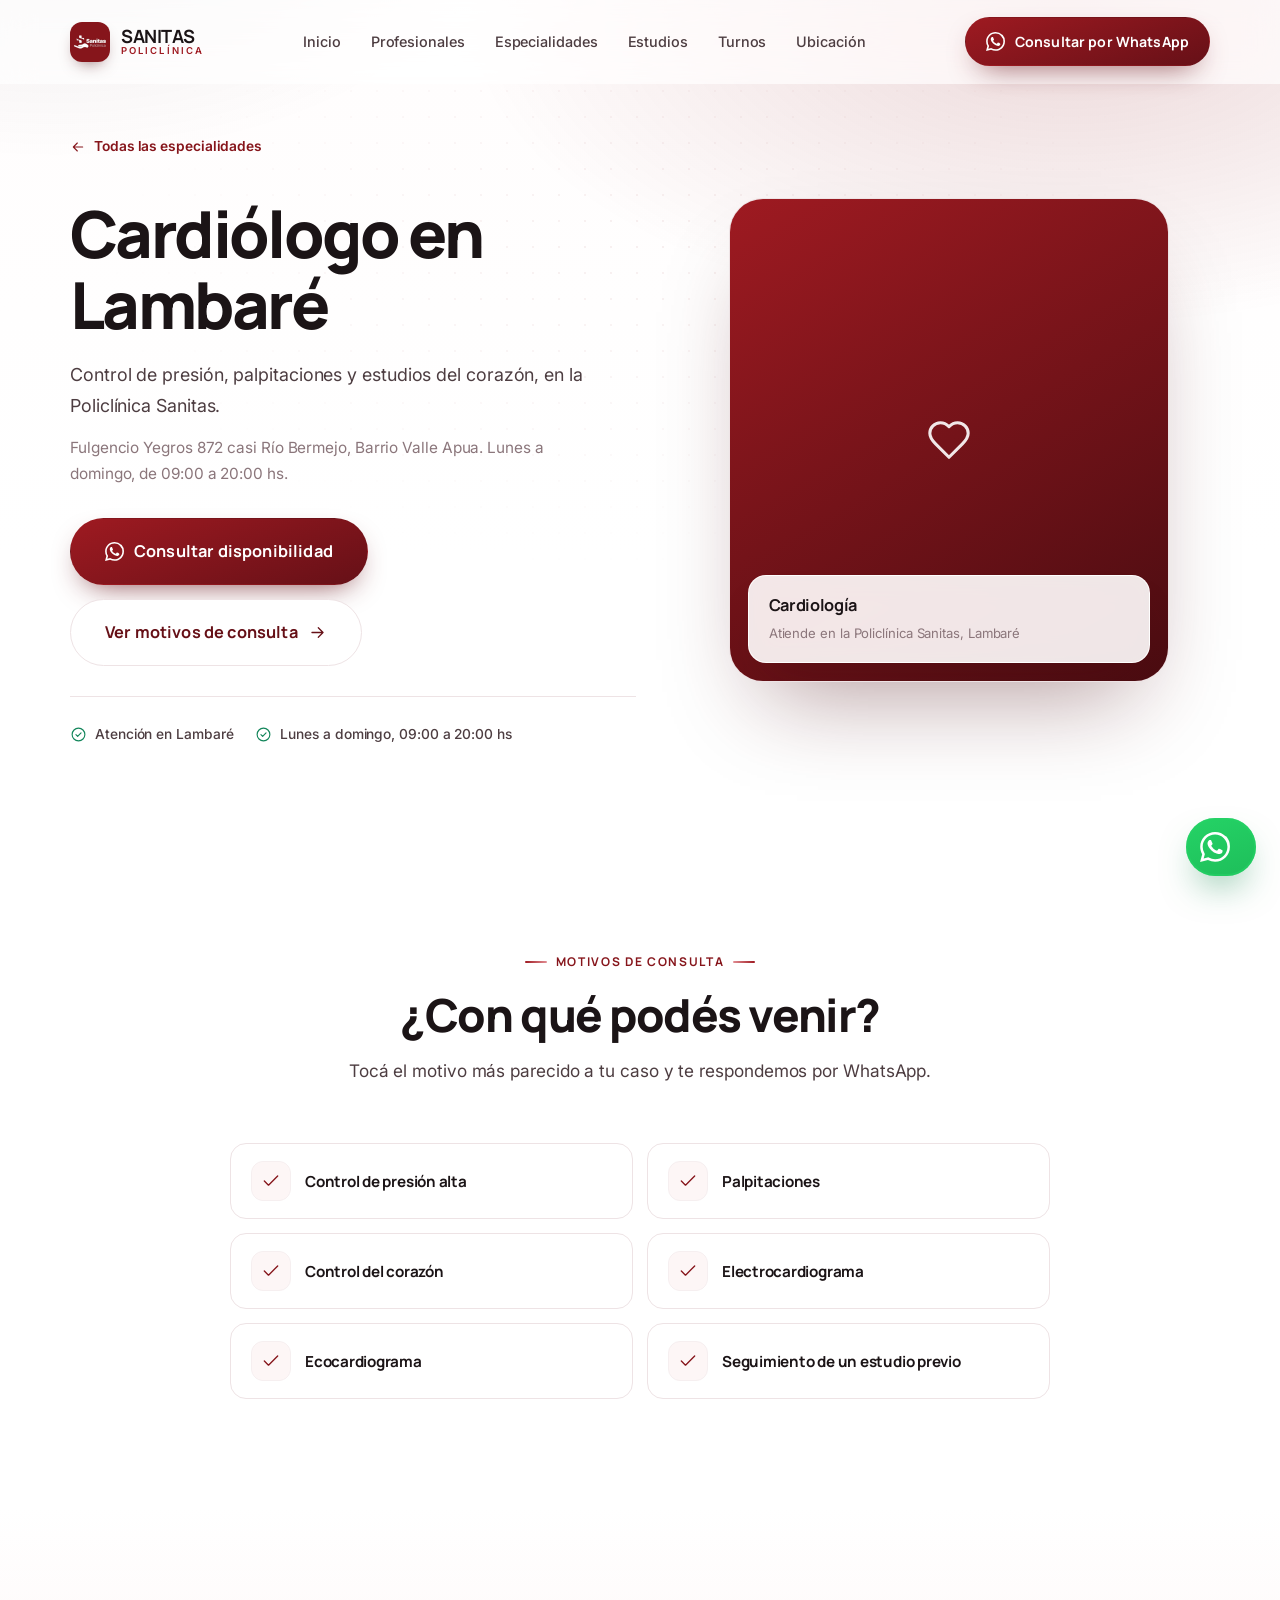
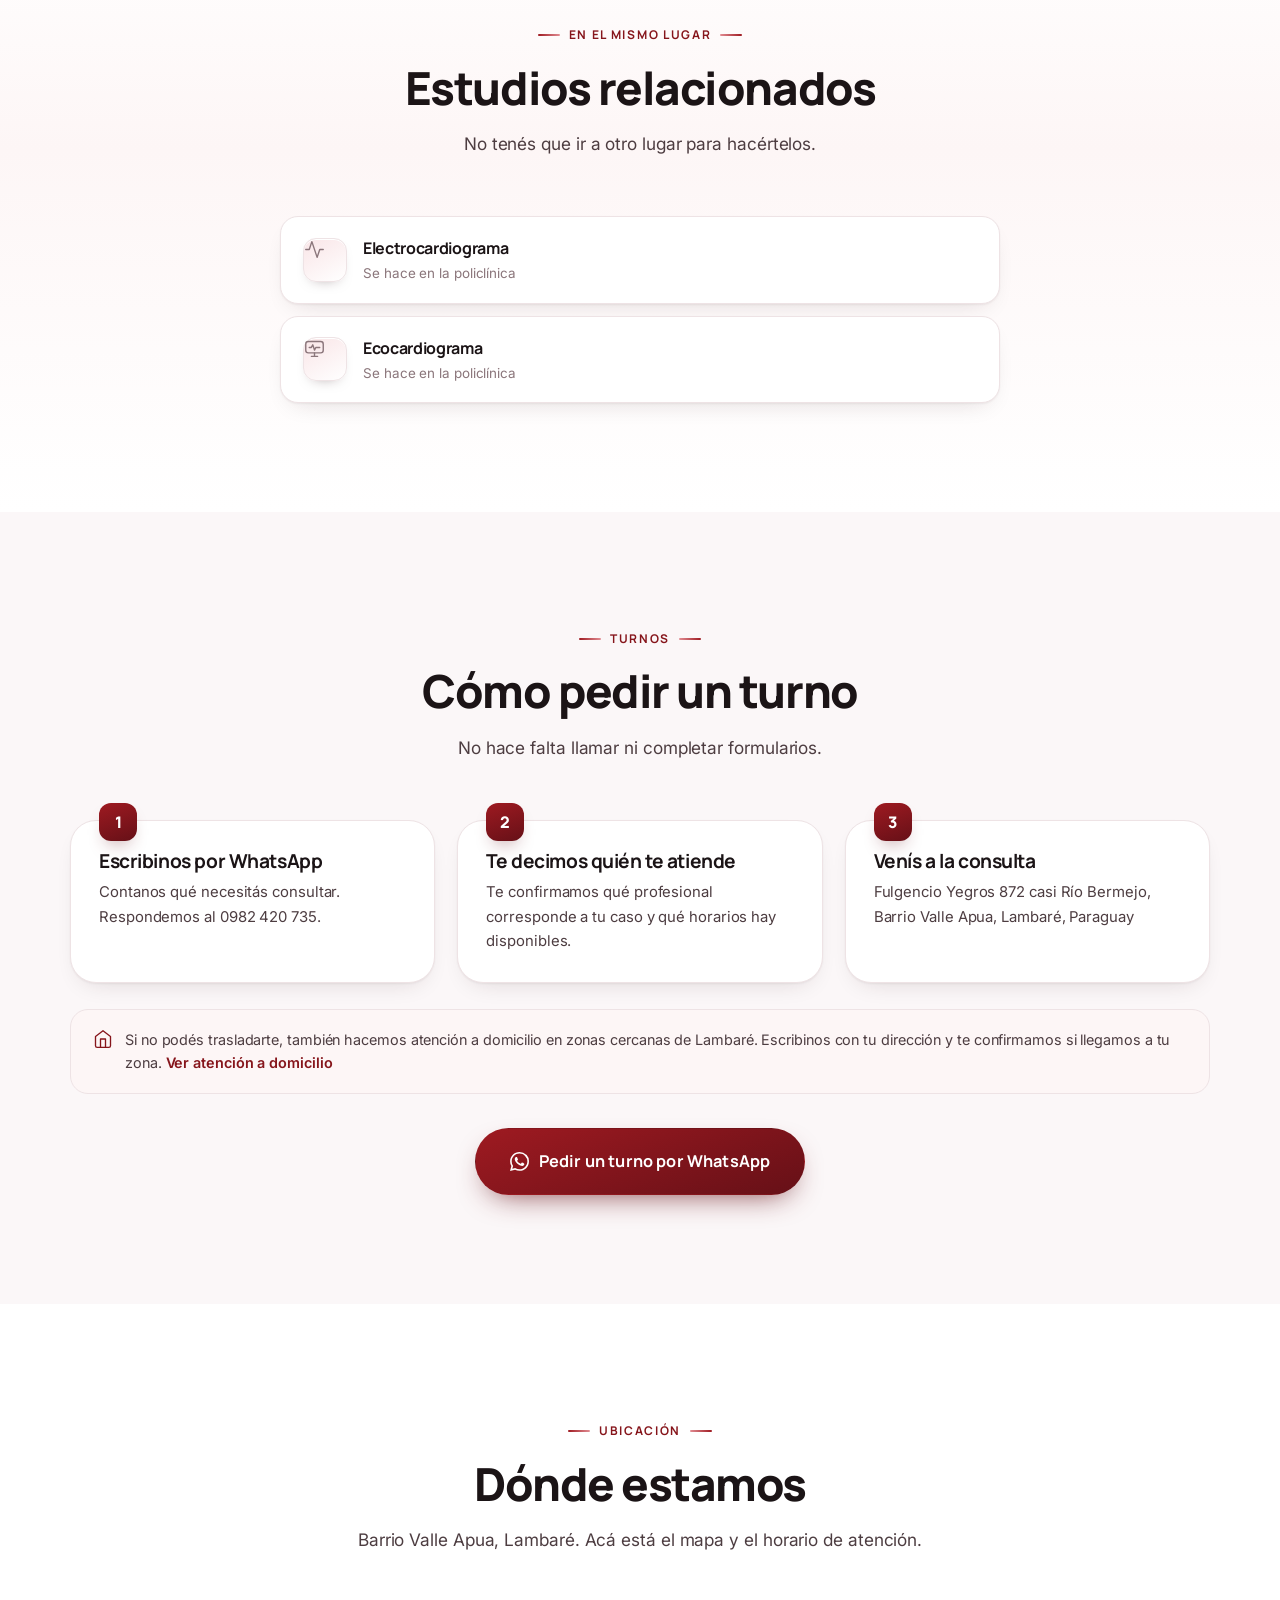
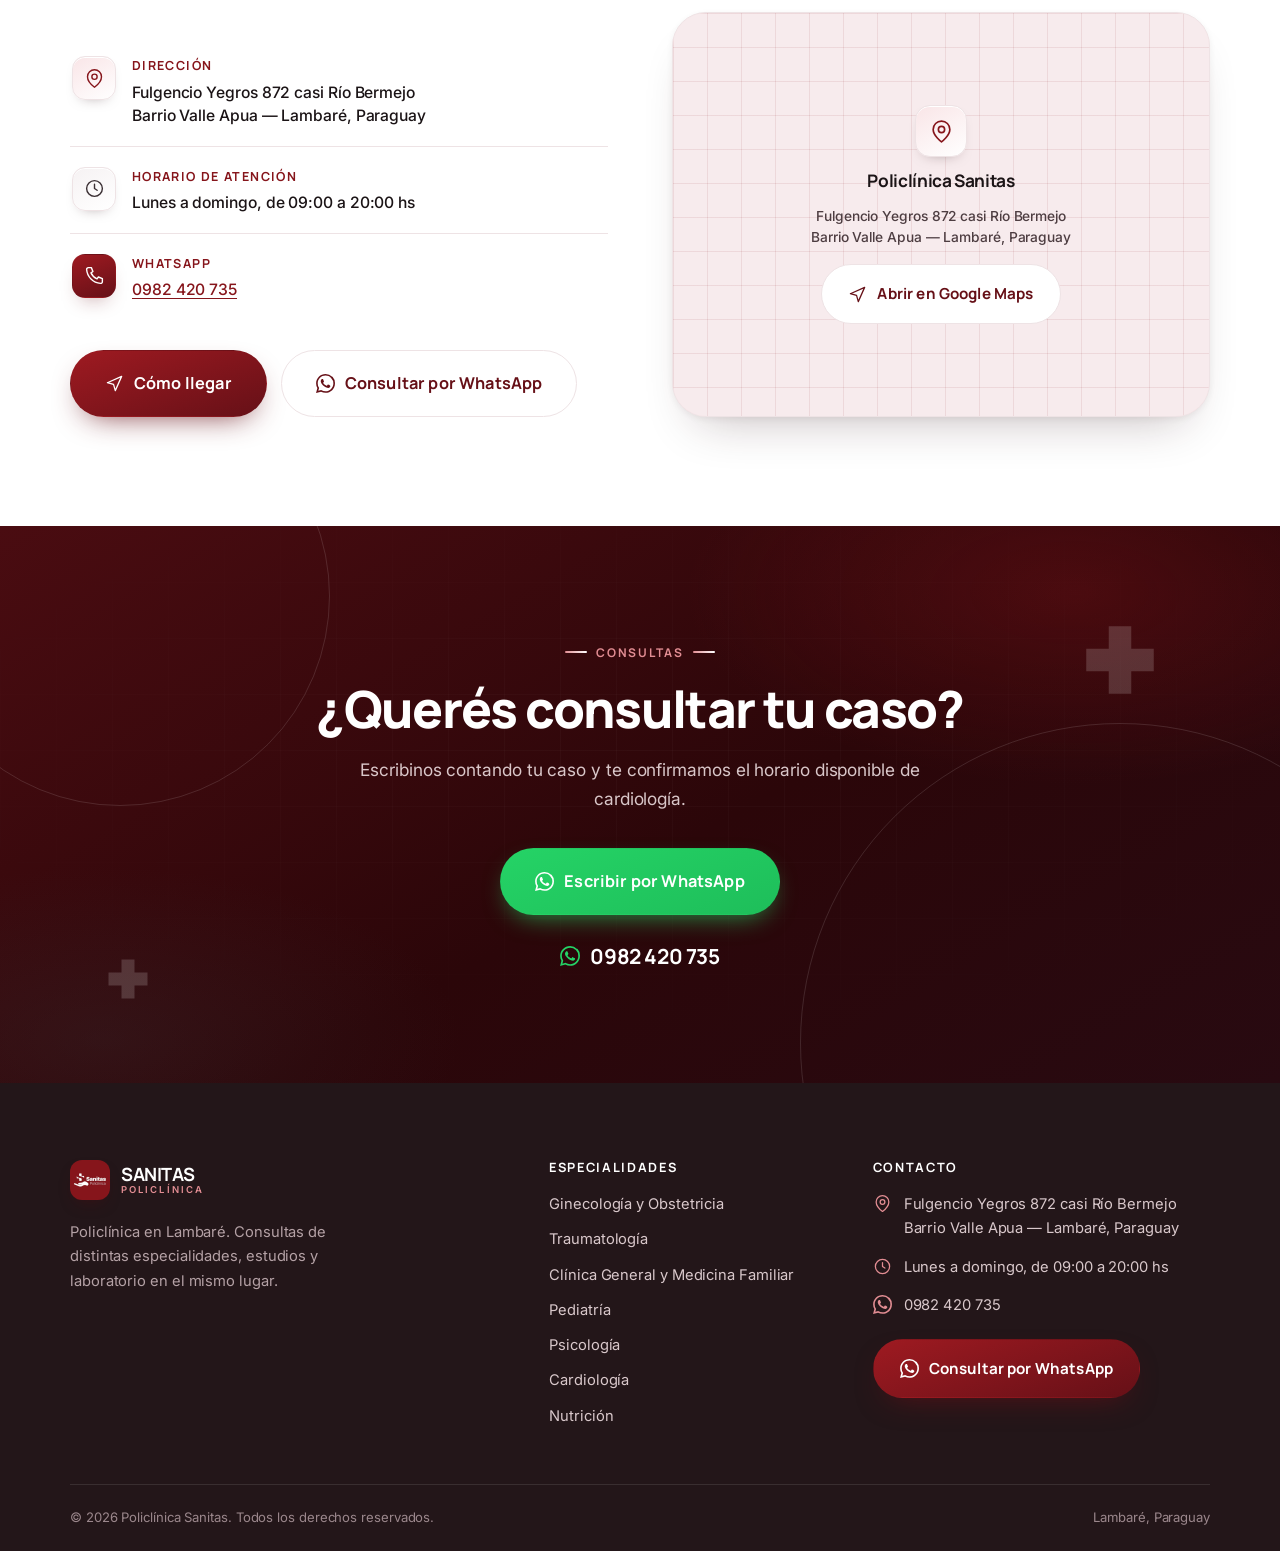
==== especialidades/cardiologia/index.html @ 35c77bb9 "Adiciona cardiologia à grade e cria a página da especialidade Cardiologia entra como o sétimo profis" ====
<!DOCTYPE html>
<html lang="es-PY">
<head>
<meta charset="UTF-8">
<meta name="viewport" content="width=device-width, initial-scale=1, viewport-fit=cover">
<title>Cardiólogo en Lambaré | Policlínica Sanitas</title>
<meta name="description" content="Control de presión, palpitaciones y estudios del corazón, en la Policlínica Sanitas. Consultá días y horarios por WhatsApp. Fulgencio Yegros 872 casi Río Bermejo, Lambaré.">
<meta name="theme-color" content="#86151B">
<meta name="robots" content="index, follow">
<link rel="canonical" href="https://policlinicasanitas.com.py/especialidades/cardiologia/">
<meta property="og:type" content="website">
<meta property="og:locale" content="es_PY">
<meta property="og:site_name" content="Policlínica Sanitas">
<meta property="og:title" content="Cardiólogo en Lambaré | Policlínica Sanitas">
<meta property="og:description" content="Control de presión, palpitaciones y estudios del corazón, en la Policlínica Sanitas. Consultá días y horarios por WhatsApp. Fulgencio Yegros 872 casi Río Bermejo, Lambaré.">
<meta name="twitter:card" content="summary_large_image">
<link rel="icon" href="../../fotos/logo.jpeg">
<link rel="preconnect" href="https://fonts.googleapis.com">
<link rel="preconnect" href="https://fonts.gstatic.com" crossorigin>
<link rel="stylesheet" href="https://fonts.googleapis.com/css2?family=Inter:wght@400;500;600&family=Manrope:wght@500;600;700;800&display=swap">
<link rel="stylesheet" href="../../assets/estilos.css">
</head>
<body>

<noscript><style>[data-reveal]{opacity:1!important;transform:none!important}</style></noscript>

<!-- ===== Sprite de íconos (inline: cero requests externos) ===== -->
<svg width="0" height="0" aria-hidden="true" focusable="false" style="position:absolute">
<defs>
  <symbol id="i-cross" viewBox="0 0 24 24"><path d="M9 3h6v6h6v6h-6v6H9v-6H3V9h6z" fill="currentColor" stroke="none"/></symbol>
  <symbol id="i-wa" viewBox="0 0 24 24"><path fill="currentColor" stroke="none" d="M17.472 14.382c-.297-.149-1.758-.867-2.03-.967-.273-.099-.471-.148-.67.15-.197.297-.767.966-.94 1.164-.173.199-.347.223-.644.075-.297-.15-1.255-.463-2.39-1.475-.883-.788-1.48-1.761-1.653-2.059-.173-.297-.018-.458.13-.606.134-.133.297-.347.446-.52.149-.174.198-.298.297-.497.099-.198.05-.371-.025-.52-.075-.149-.669-1.612-.916-2.207-.242-.579-.487-.5-.669-.51-.173-.008-.371-.01-.57-.01-.198 0-.52.074-.792.372-.272.297-1.04 1.016-1.04 2.479 0 1.462 1.065 2.875 1.213 3.074.149.198 2.096 3.2 5.077 4.487.709.306 1.262.489 1.694.625.712.227 1.36.195 1.872.118.571-.085 1.758-.719 2.006-1.413.248-.694.248-1.289.173-1.413-.074-.124-.272-.198-.57-.347m-5.421 7.403h-.004a9.87 9.87 0 0 1-5.031-1.378l-.361-.214-3.741.982.998-3.648-.235-.374a9.86 9.86 0 0 1-1.51-5.26c.001-5.45 4.436-9.884 9.888-9.884 2.64 0 5.122 1.03 6.988 2.898a9.82 9.82 0 0 1 2.893 6.994c-.003 5.45-4.437 9.884-9.885 9.884m8.413-18.297A11.81 11.81 0 0 0 12.05 0C5.495 0 .16 5.335.157 11.892c0 2.096.547 4.142 1.588 5.945L.057 24l6.305-1.654a11.88 11.88 0 0 0 5.683 1.448h.005c6.554 0 11.89-5.335 11.893-11.893A11.82 11.82 0 0 0 20.885 3.4"/></symbol>
  <symbol id="i-heart" viewBox="0 0 24 24"><path d="M19 14c1.49-1.46 3-3.21 3-5.5A5.5 5.5 0 0 0 16.5 3c-1.76 0-3 .5-4.5 2-1.5-1.5-2.74-2-4.5-2A5.5 5.5 0 0 0 2 8.5c0 2.3 1.5 4.05 3 5.5l7 7Z"/></symbol>
  <symbol id="i-pulse" viewBox="0 0 24 24"><path d="M22 12h-4l-3 9L9 3l-3 9H2"/></symbol>
  <symbol id="i-stetho" viewBox="0 0 24 24"><path d="M4.8 2.3A.3.3 0 1 0 5 2H4a2 2 0 0 0-2 2v5a6 6 0 0 0 12 0V4a2 2 0 0 0-2-2h-1a.2.2 0 1 0 .3.3"/><path d="M8 15v1a6 6 0 0 0 12 0v-4"/><circle cx="20" cy="10" r="2"/></symbol>
  <symbol id="i-users" viewBox="0 0 24 24"><path d="M16 21v-2a4 4 0 0 0-4-4H6a4 4 0 0 0-4 4v2"/><circle cx="9" cy="7" r="4"/><path d="M22 21v-2a4 4 0 0 0-3-3.87"/><path d="M16 3.13a4 4 0 0 1 0 7.75"/></symbol>
  <symbol id="i-user" viewBox="0 0 24 24"><circle cx="12" cy="8" r="4"/><path d="M5 21a7 7 0 0 1 14 0"/></symbol>
  <symbol id="i-pin" viewBox="0 0 24 24"><path d="M20 10c0 6-8 12-8 12s-8-6-8-12a8 8 0 0 1 16 0Z"/><circle cx="12" cy="10" r="3"/></symbol>
  <symbol id="i-home" viewBox="0 0 24 24"><path d="m3 9 9-7 9 7v11a2 2 0 0 1-2 2H5a2 2 0 0 1-2-2z"/><path d="M9 22V12h6v10"/></symbol>
  <symbol id="i-clock" viewBox="0 0 24 24"><circle cx="12" cy="12" r="9"/><path d="M12 7v5l3 2"/></symbol>
  <symbol id="i-check" viewBox="0 0 24 24"><path d="m20 6-11 11-5-5"/></symbol>
  <symbol id="i-check-c" viewBox="0 0 24 24"><circle cx="12" cy="12" r="9"/><path d="m8.4 12.2 2.4 2.4 4.8-5"/></symbol>
  <symbol id="i-arrow" viewBox="0 0 24 24"><path d="M5 12h14m-6-6 6 6-6 6"/></symbol>
  <symbol id="i-menu" viewBox="0 0 24 24"><path d="M4 7h16M4 12h16M4 17h16"/></symbol>
  <symbol id="i-close" viewBox="0 0 24 24"><path d="m6 6 12 12M18 6 6 18"/></symbol>
  <symbol id="i-calendar" viewBox="0 0 24 24"><rect x="3" y="5" width="18" height="16" rx="3"/><path d="M8 3v4M16 3v4M3 10h18"/></symbol>
  <symbol id="i-flask" viewBox="0 0 24 24"><path d="M10 2v7.3M14 9.3V2M8.5 2h7"/><path d="M14 9.3a6.5 6.5 0 1 1-4 0"/><path d="M5.6 16.5h12.8"/></symbol>
  <symbol id="i-micro" viewBox="0 0 24 24"><path d="M6 18h8M3 22h18"/><path d="M14 22a7 7 0 0 0 0-14h-1"/><path d="M9 14h2"/><path d="M9 12a2 2 0 0 1-2-2V6h6v4a2 2 0 0 1-2 2Z"/><path d="M12 6V3a1 1 0 0 0-1-1H9a1 1 0 0 0-1 1v3"/></symbol>
  <symbol id="i-smile" viewBox="0 0 24 24"><circle cx="12" cy="12" r="9"/><path d="M9 10h.01M15 10h.01"/><path d="M8.6 14.3a4.6 4.6 0 0 0 6.8 0"/></symbol>
  <symbol id="i-venus" viewBox="0 0 24 24"><circle cx="12" cy="9" r="5.2"/><path d="M12 14.2V21M9 18h6"/></symbol>
  <symbol id="i-apple" viewBox="0 0 24 24"><path d="M12 7.4c-1.5-2-4-2.6-5.6-1.2C4.4 7.6 4.6 11.2 6 14.2c1 2.2 2.6 4 4 4 .9 0 1.3-.4 2-.4s1.1.4 2 .4c1.4 0 3-1.8 4-4 1.4-3 1.6-6.6-.4-8.2-1.6-1.4-4.1-.8-5.6 1.4Z"/><path d="M12 7.4c0-1.8.7-3.1 2.6-3.9"/></symbol>
  <symbol id="i-bone" viewBox="0 0 24 24"><path d="M8.6 15.4 15.4 8.6"/><circle cx="6.4" cy="15.6" r="2.5"/><circle cx="8.4" cy="17.6" r="2.5"/><circle cx="15.6" cy="6.4" r="2.5"/><circle cx="17.6" cy="8.4" r="2.5"/></symbol>
  <symbol id="i-mind" viewBox="0 0 24 24"><circle cx="12" cy="12" r="9"/><path d="M12 16.8s-3.4-2.1-3.4-4.3a1.9 1.9 0 0 1 3.4-1.2 1.9 1.9 0 0 1 3.4 1.2c0 2.2-3.4 4.3-3.4 4.3Z"/></symbol>
  <symbol id="i-cloud" viewBox="0 0 24 24"><path d="M7 18.5a4.2 4.2 0 0 1-.6-8.36 5.6 5.6 0 0 1 10.8-1.1A4.2 4.2 0 0 1 17 18.5Z"/></symbol>
  <symbol id="i-wind" viewBox="0 0 24 24"><path d="M4 8h9.5a2.8 2.8 0 1 0-2.8-2.8"/><path d="M4 12h13a2.8 2.8 0 1 1-2.8 2.8"/><path d="M4 16h6.5"/></symbol>
  <symbol id="i-cap" viewBox="0 0 24 24"><path d="m2.5 9 9.5-4.6L21.5 9 12 13.6z"/><path d="M6.5 11.2V16c0 1.6 2.5 2.8 5.5 2.8s5.5-1.2 5.5-2.8v-4.8"/></symbol>
  <symbol id="i-bulb" viewBox="0 0 24 24"><path d="M9.5 18.5h5M10.5 21.5h3"/><path d="M12 2.5a6.3 6.3 0 0 0-3.7 11.4c.5.4.8 1 .9 1.6h5.6c.1-.6.4-1.2.9-1.6A6.3 6.3 0 0 0 12 2.5Z"/></symbol>
  <symbol id="i-clip" viewBox="0 0 24 24"><path d="M9 4H7a2 2 0 0 0-2 2v13a2 2 0 0 0 2 2h10a2 2 0 0 0 2-2V6a2 2 0 0 0-2-2h-2"/><rect x="9" y="2.5" width="6" height="4" rx="1.4"/><path d="M9 12h6M9 16h4"/></symbol>
  <symbol id="i-syringe" viewBox="0 0 24 24"><path d="m17 3 4 4"/><path d="m19.5 5.5-9 9"/><path d="m14 6 4 4"/><path d="M12.5 7.5 6 14a2 2 0 0 0 0 2.8l1.2 1.2a2 2 0 0 0 2.8 0l6.5-6.5"/><path d="m7 17-4 4"/></symbol>
  <symbol id="i-cast" viewBox="0 0 24 24"><rect x="1.6" y="8" width="20.8" height="8" rx="4" transform="rotate(-45 12 12)"/><path d="M10.8 10.8h.01M13.2 13.2h.01M13.2 10.8h.01M10.8 13.2h.01"/></symbol>
  <symbol id="i-monitor" viewBox="0 0 24 24"><rect x="2" y="4" width="20" height="13" rx="3"/><path d="M8.5 21h7M12 17v4"/><path d="M6 10.8h2.4L10 7.8l2 6 1.5-3H18"/></symbol>
  <symbol id="i-drop" viewBox="0 0 24 24"><path d="M12 2.8s6.2 6.6 6.2 10.4a6.2 6.2 0 0 1-12.4 0C5.8 9.4 12 2.8 12 2.8Z"/></symbol>
  <symbol id="i-shield" viewBox="0 0 24 24"><path d="M12 2.8 4.5 5.8v5.7c0 4.5 3.2 8.5 7.5 9.7 4.3-1.2 7.5-5.2 7.5-9.7V5.8z"/><path d="m8.9 11.8 2.3 2.3 4-4.3"/></symbol>
  <symbol id="i-phone" viewBox="0 0 24 24"><path d="M5 3h3.4l1.8 4.4-2.2 1.6a13 13 0 0 0 6.9 6.9l1.6-2.2L21 15.5V19a2 2 0 0 1-2.2 2A17.2 17.2 0 0 1 3 5.2 2 2 0 0 1 5 3Z"/></symbol>
  <symbol id="i-nav" viewBox="0 0 24 24"><path d="m3 11 18-8-8 18-2.2-7.8z"/></symbol>
  <symbol id="i-building" viewBox="0 0 24 24"><path d="M4 21V6a2 2 0 0 1 2-2h7a2 2 0 0 1 2 2v15"/><path d="M15 9h3a2 2 0 0 1 2 2v10"/><path d="M2 21h20M8 8h3M8 12h3M8 16h3"/></symbol>
  <symbol id="i-leaf" viewBox="0 0 24 24"><path d="M4.5 19.5C4.5 11.5 9.8 5.4 20 4.5c0 10.8-5.9 15.9-13 15.9H4.5Z"/><path d="M5.5 18.5c3-5 6.2-7.2 10.5-8.5"/></symbol>
  <symbol id="i-sparkle" viewBox="0 0 24 24"><path d="m11 3 1.9 5.1L18 10l-5.1 1.9L11 17l-1.9-5.1L4 10l5.1-1.9z"/><path d="m18 15.5.8 2.2 2.2.8-2.2.8-.8 2.2-.8-2.2-2.2-.8 2.2-.8z"/></symbol>
  <symbol id="i-hand" viewBox="0 0 24 24"><path d="M11 17H8.6a3 3 0 0 1-2.1-.9L3 12.6l1.2-1.2a2 2 0 0 1 2.6-.2L8.5 12.5V5.8a1.7 1.7 0 0 1 3.4 0V11"/><path d="M18.5 6.6a2.3 2.3 0 0 0-3.3 0L14 7.8l-1.2-1.2a2.3 2.3 0 1 0-3.3 3.3L14 14.4l4.5-4.5a2.3 2.3 0 0 0 0-3.3Z"/></symbol>
</defs>
</svg>

<header class="hdr" id="hdr">
  <div class="wrap">
    <a href="../../index.html" class="logo" aria-label="Policlínica Sanitas — inicio">
      <img class="logo-mark" src="../../fotos/logo.jpeg" alt="" width="40" height="40" decoding="async">
      <span class="logo-txt"><b>SANITAS</b><span>Policlínica</span></span>
    </a>
    <nav class="nav" id="nav" aria-label="Navegación principal">
      <a href="../../index.html#inicio">Inicio</a>
      <a href="../../index.html#profesionales">Profesionales</a>
      <a href="../../index.html#especialidades">Especialidades</a>
      <a href="../../index.html#estudios">Estudios</a>
      <a href="../../index.html#turnos">Turnos</a>
      <a href="../../index.html#ubicacion">Ubicación</a>
    </nav>
    <div class="hdr-cta">
      <a class="btn btn--brand" href="https://wa.me/595982420735?text=Hola%2C%20quiero%20consultar%20disponibilidad%20en%20la%20Policl%C3%ADnica%20Sanitas." target="_blank" rel="noopener">
        <svg class="ico" aria-hidden="true"><use href="#i-wa"/></svg> Consultar por WhatsApp
      </a>
      <button class="burger" id="burger" aria-label="Abrir menú" aria-expanded="false" aria-controls="mnav">
        <svg class="ico" id="burger-i" aria-hidden="true"><use href="#i-menu"/></svg>
      </button>
    </div>
  </div>
</header>

<div class="mnav" id="mnav">
  <a href="../../index.html#inicio">Inicio</a>
  <a href="../../index.html#profesionales">Profesionales</a>
  <a href="../../index.html#especialidades">Especialidades</a>
  <a href="../../index.html#estudios">Estudios</a>
  <a href="../../index.html#turnos">Turnos</a>
  <a href="../../index.html#ubicacion">Ubicación</a>
  <a class="btn btn--brand btn--block" href="https://wa.me/595982420735?text=Hola%2C%20quiero%20consultar%20disponibilidad%20en%20la%20Policl%C3%ADnica%20Sanitas." target="_blank" rel="noopener">
    <svg class="ico" aria-hidden="true"><use href="#i-wa"/></svg> Consultar por WhatsApp
  </a>
</div>

<main id="inicio">

<section class="hero">
  <div class="wrap hero-grid">
    <div class="hero-copy">
      <a class="volver" href="../../index.html"><svg aria-hidden="true"><use href="#i-arrow"/></svg> Todas las especialidades</a>
      <h1 data-reveal>Cardiólogo en Lambaré</h1>
      <p class="hero-sub" data-reveal style="--d:120ms">Control de presión, palpitaciones y estudios del corazón, en la Policlínica Sanitas.</p>
      <p class="hero-note" data-reveal style="--d:180ms">Fulgencio Yegros 872 casi Río Bermejo, Barrio Valle Apua. Lunes a domingo, de 09:00 a 20:00 hs.</p>
      <div class="btn-row" data-reveal style="--d:240ms">
        <a class="btn btn--brand btn--lg" href="https://wa.me/595982420735?text=Hola%2C%20quiero%20consultar%20disponibilidad%20de%20Cardiolog%C3%ADa%20en%20la%20Policl%C3%ADnica%20Sanitas." target="_blank" rel="noopener">
          <svg class="ico" aria-hidden="true"><use href="#i-wa"/></svg> Consultar disponibilidad
        </a>
        <a class="btn btn--ghost btn--lg" href="#motivos">Ver motivos de consulta <svg class="ico" aria-hidden="true"><use href="#i-arrow"/></svg></a>
      </div>
      <div class="hero-mini" data-reveal style="--d:300ms">
        <span><svg aria-hidden="true"><use href="#i-check-c"/></svg> Atención en Lambaré</span>
        <span><svg aria-hidden="true"><use href="#i-check-c"/></svg> Lunes a domingo, 09:00 a 20:00 hs</span>
      </div>
    </div>
    <div data-reveal style="--d:140ms">
      <div class="pro-hero">
        <span class="pro-ph"><svg aria-hidden="true"><use href="#i-heart"/></svg></span>

        <div class="tag-esp">
          <b>Cardiología</b>
          <span>Atiende en la Policlínica Sanitas, Lambaré</span>
        </div>
      </div>
    </div>
  </div>
</section>

<section class="sec" id="motivos">
  <div class="wrap" style="max-width:860px">
    <div class="sec-head center" data-reveal>
      <span class="eyebrow">Motivos de consulta</span>
      <h2>¿Con qué podés venir?</h2>
      <p class="lead" style="margin-top:16px">Tocá el motivo más parecido a tu caso y te respondemos por WhatsApp.</p>
    </div>
    <div class="motivos" style="grid-template-columns:repeat(2,1fr)">
      <a class="motivo" data-reveal style="--d:0ms" href="https://wa.me/595982420735?text=Hola%2C%20quiero%20consultar%20por%20Cardiolog%C3%ADa.%20Mi%20caso%20es%3A%20control%20de%20presi%C3%B3n%20alta." target="_blank" rel="noopener">
        <span class="b"><svg class="ico" aria-hidden="true"><use href="#i-check"/></svg></span> Control de presión alta
        <svg class="arw" aria-hidden="true"><use href="#i-arrow"/></svg></a>
      <a class="motivo" data-reveal style="--d:50ms" href="https://wa.me/595982420735?text=Hola%2C%20quiero%20consultar%20por%20Cardiolog%C3%ADa.%20Mi%20caso%20es%3A%20palpitaciones." target="_blank" rel="noopener">
        <span class="b"><svg class="ico" aria-hidden="true"><use href="#i-check"/></svg></span> Palpitaciones
        <svg class="arw" aria-hidden="true"><use href="#i-arrow"/></svg></a>
      <a class="motivo" data-reveal style="--d:100ms" href="https://wa.me/595982420735?text=Hola%2C%20quiero%20consultar%20por%20Cardiolog%C3%ADa.%20Mi%20caso%20es%3A%20control%20del%20coraz%C3%B3n." target="_blank" rel="noopener">
        <span class="b"><svg class="ico" aria-hidden="true"><use href="#i-check"/></svg></span> Control del corazón
        <svg class="arw" aria-hidden="true"><use href="#i-arrow"/></svg></a>
      <a class="motivo" data-reveal style="--d:150ms" href="https://wa.me/595982420735?text=Hola%2C%20quiero%20consultar%20por%20Cardiolog%C3%ADa.%20Mi%20caso%20es%3A%20electrocardiograma." target="_blank" rel="noopener">
        <span class="b"><svg class="ico" aria-hidden="true"><use href="#i-check"/></svg></span> Electrocardiograma
        <svg class="arw" aria-hidden="true"><use href="#i-arrow"/></svg></a>
      <a class="motivo" data-reveal style="--d:200ms" href="https://wa.me/595982420735?text=Hola%2C%20quiero%20consultar%20por%20Cardiolog%C3%ADa.%20Mi%20caso%20es%3A%20ecocardiograma." target="_blank" rel="noopener">
        <span class="b"><svg class="ico" aria-hidden="true"><use href="#i-check"/></svg></span> Ecocardiograma
        <svg class="arw" aria-hidden="true"><use href="#i-arrow"/></svg></a>
      <a class="motivo" data-reveal style="--d:250ms" href="https://wa.me/595982420735?text=Hola%2C%20quiero%20consultar%20por%20Cardiolog%C3%ADa.%20Mi%20caso%20es%3A%20seguimiento%20de%20un%20estudio%20previo." target="_blank" rel="noopener">
        <span class="b"><svg class="ico" aria-hidden="true"><use href="#i-check"/></svg></span> Seguimiento de un estudio previo
        <svg class="arw" aria-hidden="true"><use href="#i-arrow"/></svg></a>
    </div>
  </div>
</section>

<section class="sec sec--sky">
  <div class="wrap" style="max-width:760px">
    <div class="sec-head center" data-reveal>
      <span class="eyebrow">En el mismo lugar</span>
      <h2>Estudios relacionados</h2>
      <p class="lead" style="margin-top:16px">No tenés que ir a otro lugar para hacértelos.</p>
    </div>
    <div class="proc-list">
        <div class="proc"><span class="itile"><svg class="ico" aria-hidden="true"><use href="#i-pulse"/></svg></span><div><b>Electrocardiograma</b><span>Se hace en la policlínica</span></div></div>
        <div class="proc"><span class="itile"><svg class="ico" aria-hidden="true"><use href="#i-monitor"/></svg></span><div><b>Ecocardiograma</b><span>Se hace en la policlínica</span></div></div>
    </div>
  </div>
</section>

<section class="sec sec--alt" id="turnos">
  <div class="wrap">
    <div class="sec-head center" data-reveal>
      <span class="eyebrow">Turnos</span>
      <h2>Cómo pedir un turno</h2>
      <p class="lead" style="margin-top:16px">No hace falta llamar ni completar formularios.</p>
    </div>
    <div class="pasos">
      <article class="paso" data-reveal>
        <h3>Escribinos por WhatsApp</h3>
        <p>Contanos qué necesitás consultar. Respondemos al 0982 420 735.</p>
      </article>
      <article class="paso" data-reveal style="--d:90ms">
        <h3>Te decimos quién te atiende</h3>
        <p>Te confirmamos qué profesional corresponde a tu caso y qué horarios hay disponibles.</p>
      </article>
      <article class="paso" data-reveal style="--d:180ms">
        <h3>Venís a la consulta</h3>
        <p>Fulgencio Yegros 872 casi Río Bermejo, Barrio Valle Apua, Lambaré, Paraguay</p>
      </article>
    </div>
    <div class="paso-nota" data-reveal>
      <svg aria-hidden="true"><use href="#i-home"/></svg>
      <span>Si no podés trasladarte, también hacemos atención a domicilio en zonas cercanas de Lambaré.
      Escribinos con tu dirección y te confirmamos si llegamos a tu zona.
      <a href="../../index.html#domicilio" style="color:var(--red-700);font-weight:600">Ver atención a domicilio</a></span>
    </div>
    <div class="center" style="margin-top:34px" data-reveal>
      <a class="btn btn--brand btn--lg" href="https://wa.me/595982420735?text=Hola%2C%20quiero%20pedir%20un%20turno%20en%20la%20Policl%C3%ADnica%20Sanitas." target="_blank" rel="noopener">
        <svg class="ico" aria-hidden="true"><use href="#i-wa"/></svg> Pedir un turno por WhatsApp
      </a>
    </div>
  </div>
</section>

<section class="sec" id="ubicacion">
  <div class="wrap">
    <div class="sec-head center" data-reveal>
      <span class="eyebrow">Ubicación</span>
      <h2>Dónde estamos</h2>
      <p class="lead" style="margin-top:16px">Barrio Valle Apua, Lambaré. Acá está el mapa y el horario de atención.</p>
    </div>
    <div class="split" style="align-items:stretch">
      <div data-reveal>
        <div class="info-rows">
          <div class="info-row">
            <span class="itile"><svg class="ico" aria-hidden="true"><use href="#i-pin"/></svg></span>
            <div><b>Dirección</b><p>Fulgencio Yegros 872 casi Río Bermejo<br>Barrio Valle Apua — Lambaré, Paraguay</p></div>
          </div>
          <div class="info-row">
            <span class="itile itile--soft"><svg class="ico" aria-hidden="true"><use href="#i-clock"/></svg></span>
            <div><b>Horario de atención</b><p>Lunes a domingo, de 09:00 a 20:00 hs</p></div>
          </div>
          <div class="info-row">
            <span class="itile itile--accent"><svg class="ico" aria-hidden="true"><use href="#i-phone"/></svg></span>
            <div><b>WhatsApp</b><p><a href="https://wa.me/595982420735?text=Hola%2C%20quiero%20consultar%20disponibilidad%20en%20la%20Policl%C3%ADnica%20Sanitas." target="_blank" rel="noopener">0982 420 735</a></p></div>
          </div>
        </div>
        <div class="btn-row">
          <a class="btn btn--brand btn--lg" href="https://www.google.com/maps/dir/?api=1&amp;destination=-25.3465404%2C-57.6000046" target="_blank" rel="noopener">
            <svg class="ico" aria-hidden="true"><use href="#i-nav"/></svg> Cómo llegar
          </a>
          <a class="btn btn--ghost btn--lg" href="https://wa.me/595982420735?text=Hola%2C%20quiero%20consultar%20disponibilidad%20en%20la%20Policl%C3%ADnica%20Sanitas." target="_blank" rel="noopener">
            <svg class="ico" aria-hidden="true"><use href="#i-wa"/></svg> Consultar por WhatsApp
          </a>
        </div>
      </div>
      <div data-reveal style="--d:120ms">
        <div class="map-card" id="mapCard">
          <div class="map-ph">
            <span class="itile"><svg class="ico" aria-hidden="true"><use href="#i-pin"/></svg></span>
            <b>Policlínica Sanitas</b>
            <span>Fulgencio Yegros 872 casi Río Bermejo<br>Barrio Valle Apua — Lambaré, Paraguay</span>
            <a class="btn btn--ghost" href="https://www.google.com/maps/search/?api=1&amp;query=-25.3465404%2C-57.6000046" target="_blank" rel="noopener">
              <svg class="ico" aria-hidden="true"><use href="#i-nav"/></svg> Abrir en Google Maps
            </a>
          </div>
        </div>
      </div>
    </div>
  </div>
</section>

<section class="sec dark cta-final" id="contacto">
  <div class="cta-orbs" aria-hidden="true">
    <span class="o" style="width:420px;height:420px;top:-140px;left:-90px"></span>
    <span class="o" style="width:640px;height:640px;bottom:-280px;right:-160px"></span>
    <svg class="cta-cross" style="width:90px;top:16%;right:9%" viewBox="0 0 24 24" aria-hidden="true"><use href="#i-cross"/></svg>
    <svg class="cta-cross" style="width:52px;bottom:14%;left:8%;animation-delay:1.4s" viewBox="0 0 24 24" aria-hidden="true"><use href="#i-cross"/></svg>
  </div>
  <div class="wrap">
    <span class="eyebrow" data-reveal>Consultas</span>
    <h2 data-reveal style="--d:70ms">¿Querés consultar tu caso?</h2>
    <p class="lead" data-reveal style="--d:140ms;color:rgba(250,236,238,.84);max-width:620px;margin-inline:auto">Escribinos contando tu caso y te confirmamos el horario disponible de cardiología.</p>
    <div class="btn-row" data-reveal style="--d:210ms">
      <a class="btn btn--wa btn--lg" href="https://wa.me/595982420735?text=Hola%2C%20quiero%20consultar%20disponibilidad%20en%20la%20Policl%C3%ADnica%20Sanitas." target="_blank" rel="noopener">
        <svg class="ico" aria-hidden="true"><use href="#i-wa"/></svg> Escribir por WhatsApp
      </a>
    </div>
    <div data-reveal style="--d:280ms">
      <a class="cta-num" href="https://wa.me/595982420735?text=Hola%2C%20quiero%20consultar%20disponibilidad%20en%20la%20Policl%C3%ADnica%20Sanitas." target="_blank" rel="noopener">
        <svg aria-hidden="true"><use href="#i-wa"/></svg> 0982 420 735
      </a>
    </div>
  </div>
</section>

</main>

<footer class="ftr">
  <div class="wrap">
    <div class="ftr-grid">
      <div>
        <a href="../../index.html" class="logo" aria-label="Policlínica Sanitas — inicio">
          <img class="logo-mark" src="../../fotos/logo.jpeg" alt="" width="40" height="40" decoding="async">
          <span class="logo-txt"><b>SANITAS</b><span>Policlínica</span></span>
        </a>
        <p class="ftr-claim">Policlínica en Lambaré. Consultas de distintas especialidades, estudios y laboratorio en el mismo lugar.</p>
      </div>
      <div>
        <h4>Especialidades</h4>
        <ul>
          <li><a href="../../especialidades/ginecologia-obstetricia/index.html">Ginecología y Obstetricia</a></li>
          <li><a href="../../especialidades/traumatologia/index.html">Traumatología</a></li>
          <li><a href="../../especialidades/medicina-familiar/index.html">Clínica General y Medicina Familiar</a></li>
          <li><a href="../../especialidades/pediatria/index.html">Pediatría</a></li>
          <li><a href="../../especialidades/psicologia/index.html">Psicología</a></li>
          <li><a href="../../especialidades/cardiologia/index.html">Cardiología</a></li>
          <li><a href="../../especialidades/nutricion/index.html">Nutrición</a></li>
        </ul>
      </div>
      <div>
        <h4>Contacto</h4>
        <div class="ftr-contact">
          <div><svg aria-hidden="true"><use href="#i-pin"/></svg><span>Fulgencio Yegros 872 casi Río Bermejo<br>Barrio Valle Apua — Lambaré, Paraguay</span></div>
          <div><svg aria-hidden="true"><use href="#i-clock"/></svg><span>Lunes a domingo, de 09:00 a 20:00 hs</span></div>
          <div><svg aria-hidden="true"><use href="#i-wa"/></svg><span><a href="https://wa.me/595982420735?text=Hola%2C%20quiero%20consultar%20disponibilidad%20en%20la%20Policl%C3%ADnica%20Sanitas." target="_blank" rel="noopener">0982 420 735</a></span></div>
        </div>
        <a class="btn btn--brand" style="margin-top:22px" href="https://wa.me/595982420735?text=Hola%2C%20quiero%20consultar%20disponibilidad%20en%20la%20Policl%C3%ADnica%20Sanitas." target="_blank" rel="noopener">
          <svg class="ico" aria-hidden="true"><use href="#i-wa"/></svg> Consultar por WhatsApp
        </a>
      </div>
    </div>
    <div class="ftr-bottom">
      <span>© 2026 Policlínica Sanitas. Todos los derechos reservados.</span>
      <span>Lambaré, Paraguay</span>
    </div>
  </div>
</footer>

<a class="wa-float" href="https://wa.me/595982420735?text=Hola%2C%20quiero%20consultar%20disponibilidad%20en%20la%20Policl%C3%ADnica%20Sanitas." target="_blank" rel="noopener" aria-label="Consultar disponibilidad por WhatsApp">
  <svg aria-hidden="true"><use href="#i-wa"/></svg>
  <span class="lbl">Consultá tu turno</span>
</a>

<div class="wa-bar">
  <a class="btn btn--wa btn--lg btn--block" href="https://wa.me/595982420735?text=Hola%2C%20quiero%20consultar%20disponibilidad%20en%20la%20Policl%C3%ADnica%20Sanitas." target="_blank" rel="noopener">
    <svg class="ico" aria-hidden="true"><use href="#i-wa"/></svg> Consultar por WhatsApp
  </a>
</div>

<script type="application/ld+json">
{
  "@context":"https://schema.org",
  "@type":"MedicalClinic",
  "name":"Policlínica Sanitas",
  "description":"Policlínica en Lambaré, Paraguay. Consultas de distintas especialidades, estudios, laboratorio y atención a domicilio en zonas cercanas.",
  "address":{
    "@type":"PostalAddress",
    "streetAddress":"Fulgencio Yegros 872 casi Río Bermejo, Barrio Valle Apua",
    "addressLocality":"Lambaré",
    "addressRegion":"Central",
    "postalCode":"110718",
    "addressCountry":"PY"
  },
  "geo":{"@type":"GeoCoordinates","latitude":-25.3465404,"longitude":-57.6000046},
  "hasMap":"https://www.google.com/maps/search/?api=1&query=-25.3465404%2C-57.6000046",
  "areaServed":"Lambaré, Paraguay",
  "telephone":"+595982420735",
  "openingHoursSpecification":[{
    "@type":"OpeningHoursSpecification",
    "dayOfWeek":["Monday","Tuesday","Wednesday","Thursday","Friday","Saturday","Sunday"],
    "opens":"09:00","closes":"20:00"
  }],
  "availableService":[
    {"@type":"MedicalSpecialty","name":"Ginecología y Obstetricia"},
    {"@type":"MedicalSpecialty","name":"Traumatología"},
    {"@type":"MedicalSpecialty","name":"Clínica General y Medicina Familiar"},
    {"@type":"MedicalSpecialty","name":"Pediatría"},
    {"@type":"MedicalSpecialty","name":"Psicología"},
    {"@type":"MedicalSpecialty","name":"Nutrición"},
    {"@type":"MedicalSpecialty","name":"Cardiología"}
  ]
}
</script>

<script src="../../assets/app.js" defer></script>
</body>
</html>
---- assets/estilos.css ----
/* ============================================================
   POLICLÍNICA SANITAS — design tokens
   ============================================================ */
*,*::before,*::after{box-sizing:border-box}
:root{
  /* neutros cálidos, sesgados hacia el rojo de marca */
  --ink:#1B1416; --ink-soft:#4D3D41; --muted:#8B767B;
  /* rojo Sanitas */
  --red-950:#2B0609; --red-900:#4A0C11; --red-800:#661017;
  --red-700:#86151B; --red-600:#9E1A21; --red-500:#BE2730;
  --red-300:#E28D93; --red-200:#F2C4C8;
  --rose-50:#FDF6F6; --rose-100:#F9E5E7;
  --accent:#86151B;
  /* grafito de apoyo: variedad sin ensuciar la marca */
  --graphite:#3A2F33; --graphite-900:#241C1F; --graphite-50:#F6F2F3;
  /* verde sólo semántico: confirmaciones */
  --ok:#12855A; --ok-50:#EAF6F0;
  --line:#EEE3E5; --line-soft:#F6EFF0;
  --white:#fff; --alt:#FBF7F8;
  --wa:#25D366; --wa-700:#1EBE5A;
  --r-sm:12px; --r:18px; --r-lg:26px; --r-xl:34px;
  --sh-1:0 1px 2px rgba(45,18,24,.05), 0 10px 26px -14px rgba(45,18,24,.20);
  --sh-2:0 2px 6px rgba(45,18,24,.06), 0 26px 50px -26px rgba(45,18,24,.30);
  --sh-3:0 46px 90px -36px rgba(74,12,17,.42);
  --maxw:1180px; --nav-h:84px;
  --ease:cubic-bezier(.22,1,.36,1);
}
html{-webkit-text-size-adjust:100%; scroll-behavior:smooth; scroll-padding-top:96px; overflow-x:clip}
body{
  margin:0; background:var(--white); color:var(--ink);
  font-family:Inter,system-ui,-apple-system,"Segoe UI",Roboto,Helvetica,Arial,sans-serif;
  font-size:16.5px; line-height:1.65; letter-spacing:-.005em;
  -webkit-font-smoothing:antialiased; overflow-x:hidden; overflow-x:clip;
}
img,svg{max-width:100%}
img{height:auto; display:block}
a{color:inherit; text-decoration:none}
button{font:inherit; color:inherit}
h1,h2,h3,h4{font-family:Manrope,Inter,system-ui,sans-serif; margin:0; line-height:1.1; letter-spacing:-.032em; font-weight:800; color:var(--ink)}
p{margin:0}
::selection{background:var(--red-200); color:var(--red-950)}
:focus-visible{outline:3px solid var(--red-500); outline-offset:3px; border-radius:6px}

/* ---------- layout ---------- */
.wrap{width:100%; max-width:var(--maxw); margin-inline:auto; padding-inline:20px}
.sec{padding-block:clamp(68px,8.5vw,124px); position:relative}
.sec--alt{background:var(--alt)}
.sec--sky{background:linear-gradient(180deg,#fff 0%,var(--rose-50) 40%,#fff 100%)}
.grid{display:grid; gap:clamp(16px,2vw,24px)}
.center{text-align:center}
.sec-head{max-width:760px; margin-inline:auto; text-align:center; margin-bottom:clamp(36px,4.5vw,60px)}
.sec-head.left{margin-inline:0; text-align:left}

/* ---------- type ---------- */
.eyebrow{
  display:inline-flex; align-items:center; gap:9px; font-family:Manrope,sans-serif;
  font-size:12px; font-weight:700; letter-spacing:.14em; text-transform:uppercase;
  color:var(--red-700); margin-bottom:18px;
}
.eyebrow::before{content:""; width:22px; height:2px; border-radius:2px; background:linear-gradient(90deg,var(--red-600),var(--red-300))}
.cta-final .eyebrow::after,
.sec-head.center .eyebrow::after{content:""; width:22px; height:2px; border-radius:2px; background:linear-gradient(90deg,var(--red-300),var(--red-600))}
h1{font-size:clamp(2.35rem,5.6vw,4.05rem); letter-spacing:-.04em}
h2{font-size:clamp(1.85rem,3.7vw,2.85rem)}
h3{font-size:clamp(1.08rem,1.5vw,1.24rem); letter-spacing:-.022em; font-weight:700}
.lead{font-size:clamp(1.02rem,1.35vw,1.16rem); color:var(--ink-soft); line-height:1.72}
.muted{color:var(--muted)}
.small{font-size:.895rem; line-height:1.6}

/* ---------- buttons ---------- */
.btn{
  display:inline-flex; align-items:center; justify-content:center; gap:10px;
  font-family:Manrope,sans-serif; font-weight:700; font-size:.95rem; letter-spacing:.01em;
  padding:16px 26px; border-radius:999px; border:1px solid transparent; cursor:pointer;
  transition:transform .25s var(--ease), box-shadow .25s var(--ease), background .25s, color .25s, border-color .25s;
  white-space:nowrap; min-height:54px;
}
.btn svg{width:19px; height:19px; flex:none}
.btn:hover{transform:translateY(-2px)}
.btn:active{transform:translateY(0)}
.btn--wa{background:linear-gradient(160deg,var(--wa) 0%,var(--wa-700) 100%); color:#fff; box-shadow:0 10px 26px -10px rgba(37,211,102,.75)}
.btn--wa:hover{box-shadow:0 16px 34px -12px rgba(37,211,102,.85)}
.btn--brand{background:linear-gradient(160deg,var(--red-600),var(--red-800)); color:#fff; box-shadow:0 12px 30px -14px rgba(102,16,23,.85)}
.btn--brand:hover{box-shadow:0 18px 38px -16px rgba(102,16,23,.95)}
.btn--ghost{background:#fff; color:var(--red-800); border-color:var(--line)}
.btn--ghost:hover{border-color:var(--red-300); background:var(--rose-50)}
.btn--light{background:#fff; color:var(--red-800); box-shadow:0 14px 34px -14px rgba(26,17,19,.6)}
.btn--outline-light{background:rgba(255,255,255,.06); color:#fff; border-color:rgba(255,255,255,.35)}
.btn--outline-light:hover{background:rgba(255,255,255,.14)}
.btn--lg{padding:19px 34px; font-size:1.02rem; min-height:62px}
.btn--block{width:100%}
.btn-row{display:flex; flex-wrap:wrap; gap:14px}

/* ---------- icons ---------- */
svg{fill:none; stroke:currentColor; stroke-width:1.6; stroke-linecap:round; stroke-linejoin:round}
.ill{stroke:none}
.ico{width:24px; height:24px}
.itile{
  width:52px; height:52px; border-radius:15px; display:grid; place-items:center; flex:none;
  background:linear-gradient(150deg,var(--rose-100),#fff); color:var(--red-700);
  border:1px solid var(--line); box-shadow:inset 0 1px 0 #fff, 0 6px 14px -10px rgba(45,18,24,.5);
  transition:transform .35s var(--ease), color .3s, background .3s, border-color .3s;
}
.itile .ico{width:25px; height:25px}
.itile--soft{background:linear-gradient(150deg,var(--graphite-50),#fff); color:var(--graphite)}
.itile--accent{background:linear-gradient(160deg,var(--red-600),var(--red-800)); color:#fff; border-color:transparent; box-shadow:0 10px 22px -14px rgba(102,16,23,.9)}
.itile--dark{background:linear-gradient(150deg,var(--graphite),var(--graphite-900)); color:#fff; border-color:transparent}

/* ---------- cards ---------- */
.card{
  background:#fff; border:1px solid var(--line); border-radius:var(--r-lg); padding:28px;
  box-shadow:var(--sh-1); position:relative; overflow:hidden;
  transition:transform .4s var(--ease), box-shadow .4s var(--ease), border-color .3s;
}
.card::after{
  content:""; position:absolute; inset:0; border-radius:inherit; pointer-events:none; opacity:0;
  background:radial-gradient(420px 180px at 12% -10%, rgba(134,21,27,.10), transparent 70%);
  transition:opacity .4s;
}
.card:hover{transform:translateY(-6px); box-shadow:var(--sh-2); border-color:var(--red-200)}
.card:hover::after{opacity:1}
.card:hover .itile{transform:translateY(-2px) scale(1.05)}
.card h3{margin:18px 0 8px}
.card p{color:var(--ink-soft); font-size:.95rem; line-height:1.62}
.card-link{
  display:inline-flex; align-items:center; gap:7px; margin-top:18px; font-family:Manrope,sans-serif;
  font-weight:700; font-size:.855rem; color:var(--red-700); letter-spacing:.01em;
}
.card-link svg{width:16px; height:16px; transition:transform .3s var(--ease)}
.card:hover .card-link svg{transform:translateX(4px)}

/* ---------- header ---------- */
.hdr{
  position:fixed; inset:0 0 auto 0; z-index:90; height:var(--nav-h);
  display:flex; align-items:center; border-bottom:1px solid transparent;
  background:rgba(255,255,255,.70); backdrop-filter:blur(16px) saturate(1.5); -webkit-backdrop-filter:blur(16px) saturate(1.5);
  transition:height .35s var(--ease), background .35s, border-color .35s, box-shadow .35s;
}
.hdr.stuck{height:66px; background:rgba(255,255,255,.88); border-color:var(--line-soft); box-shadow:0 10px 34px -26px rgba(45,18,24,.8)}
.hdr .wrap{display:flex; align-items:center; justify-content:space-between; gap:18px}
.logo{display:flex; align-items:center; gap:11px; font-family:Manrope,sans-serif; font-weight:800; letter-spacing:-.03em}
.logo-mark{
  width:40px; height:40px; border-radius:12px; flex:none; object-fit:cover; display:block;
  background:var(--red-700);
  box-shadow:0 8px 18px -10px rgba(74,12,17,.9);
  transition:transform .35s var(--ease);
}
.logo:hover .logo-mark{transform:rotate(-6deg) scale(1.05)}
.logo-mark svg{width:20px; height:20px; color:#fff}
.logo-txt{line-height:1.05}
.logo-txt b{display:block; font-size:1.14rem}
.logo-txt span{display:block; font-family:Inter,sans-serif; font-size:9.5px; font-weight:600; letter-spacing:.22em; text-transform:uppercase; color:var(--red-600)}
.nav{display:flex; align-items:center; gap:4px}
.nav a{
  font-size:.9rem; font-weight:500; color:var(--ink-soft); padding:9px 13px; border-radius:999px;
  transition:color .25s, background .25s;
}
.nav a:hover{color:var(--red-900); background:var(--rose-50)}
.hdr-cta{display:flex; align-items:center; gap:10px}
.hdr .btn{padding:12px 20px; min-height:46px; font-size:.88rem}
.burger{
  display:none; width:46px; height:46px; border-radius:13px; border:1px solid var(--line);
  background:#fff; align-items:center; justify-content:center; cursor:pointer;
}
.burger .ico{width:22px; height:22px}
.mnav{
  position:fixed; inset:var(--nav-h) 0 auto 0; z-index:85; background:rgba(255,255,255,.97);
  backdrop-filter:blur(18px); border-bottom:1px solid var(--line); padding:14px 20px 24px;
  transform:translateY(-14px); opacity:0; pointer-events:none; transition:opacity .3s, transform .3s var(--ease);
  box-shadow:0 30px 60px -34px rgba(45,18,24,.6); max-height:calc(100dvh - var(--nav-h)); overflow:auto;
}
.mnav.open{opacity:1; transform:none; pointer-events:auto}
.mnav a{display:block; padding:14px 6px; font-family:Manrope,sans-serif; font-weight:600; border-bottom:1px solid var(--line-soft)}
.mnav .btn{margin-top:18px}
/* ============================================================
   HERO + composición 3D
   ============================================================ */
.hero{position:relative; padding-top:calc(var(--nav-h) + clamp(28px,4vw,58px)); padding-bottom:clamp(56px,7vw,96px); overflow:hidden}
.hero::before{
  content:""; position:absolute; inset:-20% -10% auto -10%; height:120%; z-index:-2;
  background:
    radial-gradient(58% 46% at 78% 18%, rgba(134,21,27,.16), transparent 68%),
    radial-gradient(42% 38% at 12% 6%, rgba(58,47,51,.10), transparent 70%),
    linear-gradient(180deg,#FFFCFC 0%,#fff 72%);
}
.hero::after{
  content:""; position:absolute; inset:0; z-index:-1; pointer-events:none; opacity:.5;
  background-image:radial-gradient(rgba(134,21,27,.13) 1px, transparent 1px);
  background-size:26px 26px;
  -webkit-mask-image:radial-gradient(60% 55% at 50% 30%, #000, transparent 72%);
  mask-image:radial-gradient(60% 55% at 50% 30%, #000, transparent 72%);
}
.hero-grid{display:grid; grid-template-columns:1.04fr .96fr; gap:clamp(24px,4vw,56px); align-items:center}
.badge{
  display:inline-flex; align-items:center; gap:9px; padding:8px 16px 8px 10px; border-radius:999px;
  background:rgba(255,255,255,.8); border:1px solid var(--line); box-shadow:var(--sh-1);
  font-family:Manrope,sans-serif; font-size:11.5px; font-weight:800; letter-spacing:.15em; text-transform:uppercase; color:var(--red-900);
  backdrop-filter:blur(8px);
}
.badge .dot{width:8px; height:8px; border-radius:50%; background:var(--ok); position:relative; flex:none}
.badge .dot::after{content:""; position:absolute; inset:-5px; border-radius:50%; border:1.5px solid rgba(18,133,90,.45); animation:ping 2.6s var(--ease) infinite}
@keyframes ping{0%{transform:scale(.6); opacity:1}80%,100%{transform:scale(1.5); opacity:0}}
.hero h1{margin:22px 0 20px}
.hero h1 .u{
  -webkit-box-decoration-break:clone; box-decoration-break:clone;
  background-image:linear-gradient(90deg,rgba(134,21,27,.30),rgba(226,141,147,.55));
  background-repeat:no-repeat; background-position:0 88%; background-size:0 .18em;
  animation:swipe .9s .5s var(--ease) forwards;
}
@keyframes swipe{to{background-size:100% .18em}}
.hero-sub{font-size:clamp(1.04rem,1.4vw,1.2rem); color:var(--ink-soft); max-width:52ch; line-height:1.7}
.hero-note{margin-top:14px; color:var(--muted); font-size:.96rem; max-width:50ch}
.hero .btn-row{margin-top:32px}
.hero-mini{display:flex; flex-wrap:wrap; gap:10px 22px; margin-top:30px; padding-top:26px; border-top:1px solid var(--line)}
.hero-mini span{display:inline-flex; align-items:center; gap:8px; font-size:.86rem; color:var(--ink-soft); font-weight:500}
.hero-mini svg{width:17px; height:17px; color:var(--ok); flex:none}

/* --- escena 3D --- */
.scene{position:relative; width:100%; aspect-ratio:1/1.02; perspective:1400px; perspective-origin:52% 42%}
.scene-in{position:absolute; inset:0; transform-style:preserve-3d; transition:transform .9s var(--ease); will-change:transform}
.glow{
  position:absolute; left:50%; top:47%; width:78%; aspect-ratio:1; transform:translate(-50%,-50%);
  background:radial-gradient(circle at 50% 45%, rgba(134,21,27,.30), rgba(134,21,27,.07) 52%, transparent 70%);
  filter:blur(8px);
}
.ring{
  position:absolute; left:50%; top:46%; border-radius:50%; border:1.5px solid rgba(134,21,27,.30);
  transform-style:preserve-3d;
}
.ring i{
  position:absolute; width:10px; height:10px; border-radius:50%; top:-5px; left:calc(50% - 5px);
  background:radial-gradient(circle at 35% 30%, #fff, var(--red-500));
  box-shadow:0 0 14px rgba(134,21,27,.9);
}
.ring--a{width:92%; aspect-ratio:1; transform:translate(-50%,-50%) rotateX(74deg); animation:spinZ 28s linear infinite}
.ring--b{width:72%; aspect-ratio:1; border-color:rgba(134,21,27,.30); transform:translate(-50%,-50%) rotateX(74deg) rotateY(28deg); animation:spinZ 20s linear infinite reverse}
.ring--c{width:110%; aspect-ratio:1; border-style:dashed; border-color:rgba(134,21,27,.14); transform:translate(-50%,-50%) rotateX(78deg); animation:spinZ 46s linear infinite}
@keyframes spinZ{to{transform:translate(-50%,-50%) rotateX(74deg) rotateZ(360deg)}}
.ring--b{animation-name:spinZb}
@keyframes spinZb{from{transform:translate(-50%,-50%) rotateX(74deg) rotateY(28deg) rotateZ(0)}to{transform:translate(-50%,-50%) rotateX(74deg) rotateY(28deg) rotateZ(360deg)}}
.ring--c{animation-name:spinZc}
@keyframes spinZc{from{transform:translate(-50%,-50%) rotateX(78deg) rotateZ(0)}to{transform:translate(-50%,-50%) rotateX(78deg) rotateZ(360deg)}}

.pedestal{
  position:absolute; left:50%; top:58%; width:56%; aspect-ratio:2.6/1; transform:translate(-50%,-50%) rotateX(74deg);
  border-radius:50%; background:radial-gradient(ellipse at 50% 50%, rgba(74,12,17,.22), transparent 66%); filter:blur(10px);
}
.heart-wrap{
  position:absolute; left:50%; top:40%; width:42%; transform:translate(-50%,-50%) translateZ(80px);
  animation:bob 7s ease-in-out infinite; transform-style:preserve-3d;
}
@keyframes bob{0%,100%{transform:translate(-50%,-50%) translateZ(80px) translateY(0)}50%{transform:translate(-50%,-50%) translateZ(80px) translateY(-14px)}}
.heart-wrap svg{filter:drop-shadow(0 26px 34px rgba(102,16,23,.35)); animation:beat 2.4s ease-in-out infinite}
@keyframes beat{0%,72%,100%{transform:scale(1)}12%{transform:scale(1.055)}24%{transform:scale(.99)}34%{transform:scale(1.035)}}

.ecg-card{
  position:absolute; left:50%; top:72%; width:58%; transform:translate(-50%,-50%) translateZ(34px) rotateX(6deg);
  background:rgba(255,255,255,.78); border:1px solid rgba(255,255,255,.9); border-radius:20px;
  box-shadow:0 30px 60px -30px rgba(74,12,17,.55), inset 0 1px 0 #fff;
  backdrop-filter:blur(14px) saturate(1.3); -webkit-backdrop-filter:blur(14px) saturate(1.3);
  padding:14px 18px; animation:bob2 9s ease-in-out infinite;
}
@keyframes bob2{0%,100%{transform:translate(-50%,-50%) translateZ(34px) rotateX(6deg) translateY(0)}50%{transform:translate(-50%,-50%) translateZ(34px) rotateX(6deg) translateY(9px)}}
.ecg-card .lbl{display:flex; justify-content:space-between; align-items:center; font-size:10.5px; font-weight:700; letter-spacing:.1em; text-transform:uppercase; color:var(--red-700); margin-bottom:6px; font-family:Manrope,sans-serif}
.ecg-card .lbl em{font-style:normal; color:var(--ok); display:inline-flex; align-items:center; gap:5px}
.ecg-card .lbl em::before{content:""; width:6px; height:6px; border-radius:50%; background:var(--ok); animation:blink 1.6s ease-in-out infinite}
@keyframes blink{50%{opacity:.25}}
.ecg-card svg{width:100%; height:auto; display:block}
.ecg-line{stroke:var(--accent); stroke-width:2.4; fill:none; stroke-linecap:round; stroke-linejoin:round;
  stroke-dasharray:340; stroke-dashoffset:340; animation:trace 3.4s linear infinite}
@keyframes trace{to{stroke-dashoffset:-340}}

.chip3d{
  position:absolute; display:flex; align-items:center; gap:10px; padding:11px 16px 11px 11px; border-radius:16px;
  background:rgba(255,255,255,.84); border:1px solid rgba(255,255,255,.95);
  box-shadow:0 24px 46px -26px rgba(74,12,17,.55), 0 1px 0 rgba(255,255,255,.9) inset;
  backdrop-filter:blur(14px) saturate(1.4); -webkit-backdrop-filter:blur(14px) saturate(1.4);
  font-family:Manrope,sans-serif; font-weight:700; font-size:.815rem; color:var(--red-950); white-space:nowrap;
}
.chip3d small{display:block; font-family:Inter,sans-serif; font-weight:500; font-size:.7rem; color:var(--muted); letter-spacing:0}
.chip3d .b{width:34px; height:34px; border-radius:11px; display:grid; place-items:center; flex:none; background:linear-gradient(150deg,var(--rose-100),#fff); color:var(--red-700); border:1px solid var(--line-soft)}
.chip3d .b .ico{width:18px; height:18px}
.chip3d--1{top:3%; left:-4%; transform:translateZ(120px); animation:float1 8s ease-in-out infinite}
.chip3d--2{top:24%; right:-6%; transform:translateZ(150px); animation:float2 10s ease-in-out infinite}
.chip3d--3{top:52%; left:-8%; transform:translateZ(140px); animation:float2 9s ease-in-out infinite .6s}
.chip3d--4{bottom:6%; right:-3%; transform:translateZ(110px); animation:float1 11s ease-in-out infinite .4s}
@keyframes float1{0%,100%{translate:0 0}50%{translate:0 -13px}}
@keyframes float2{0%,100%{translate:0 0}50%{translate:0 12px}}
.particles i{position:absolute; border-radius:50%; background:var(--red-500); opacity:.35; animation:drift 12s ease-in-out infinite}
@keyframes drift{0%,100%{transform:translate3d(0,0,0)}50%{transform:translate3d(6px,-22px,40px)}}

/* ============================================================
   COMPONENTES
   ============================================================ */
/* barra de confianza */
.trust{margin-top:clamp(-10px,0vw,0px)}
.trust-grid{grid-template-columns:repeat(4,1fr)}
.trust .card{padding:26px 24px}
.trust .card h3{font-size:1.02rem; margin:16px 0 7px}
.trust .card p{font-size:.885rem}

/* sobre */
.split{display:grid; grid-template-columns:1fr 1fr; gap:clamp(28px,5vw,70px); align-items:center}
.media{position:relative}
.media-frame{
  position:relative; border-radius:var(--r-xl); overflow:hidden; aspect-ratio:4/3.4;
  background:linear-gradient(155deg,var(--red-800) 0%,var(--red-950) 60%,#2A0B12 100%);
  box-shadow:var(--sh-3); border:1px solid rgba(255,255,255,.1);
}
.media-frame img{width:100%; height:100%; object-fit:cover}
.media-frame .ph{position:absolute; inset:0; display:grid; place-items:center; overflow:hidden}
.media-frame .ph::before{
  content:""; position:absolute; inset:-30%;
  background:
    radial-gradient(38% 34% at 26% 22%, rgba(134,21,27,.55), transparent 70%),
    radial-gradient(34% 30% at 78% 74%, rgba(134,21,27,.42), transparent 72%);
}
.media-frame .ph .grid-lines{position:absolute; inset:0; opacity:.22;
  background-image:linear-gradient(rgba(255,255,255,.35) 1px,transparent 1px),linear-gradient(90deg,rgba(255,255,255,.35) 1px,transparent 1px);
  background-size:44px 44px;
  -webkit-mask-image:radial-gradient(70% 70% at 50% 50%,#000,transparent 78%); mask-image:radial-gradient(70% 70% at 50% 50%,#000,transparent 78%)}
.media-frame .ph .emblem{position:relative; width:40%; color:rgba(255,255,255,.92); filter:drop-shadow(0 20px 40px rgba(0,0,0,.35))}
.float-card{
  position:absolute; background:rgba(255,255,255,.86); border:1px solid rgba(255,255,255,.95); border-radius:20px;
  padding:16px 20px; box-shadow:0 30px 60px -30px rgba(74,12,17,.6); backdrop-filter:blur(16px) saturate(1.4);
  -webkit-backdrop-filter:blur(16px) saturate(1.4);
}
.float-card b{font-family:Manrope,sans-serif; font-size:1.5rem; display:block; letter-spacing:-.03em; line-height:1.1; color:var(--red-900)}
.float-card span{font-size:.78rem; color:var(--muted); font-weight:500}
.float-card--br{right:-6%; bottom:8%; animation:float1 9s ease-in-out infinite}
.float-card--tl{left:-7%; top:9%; display:flex; align-items:center; gap:12px; animation:float2 11s ease-in-out infinite}
.checklist{display:grid; gap:13px; margin-top:28px}
.checklist li{display:flex; gap:12px; align-items:flex-start; list-style:none; color:var(--ink-soft); font-size:.95rem}
.checklist svg{width:21px; height:21px; flex:none; color:var(--ok); margin-top:1px}
ul.checklist{padding:0; margin-left:0}

/* fotos: la imagen tapa el placeholder de marca; si falla, el placeholder queda */
.photo-img{position:absolute; inset:0; width:100%; height:100%; object-fit:cover}

/* galería de la policlínica */
.gal{display:grid; gap:14px; grid-template-columns:2fr 1fr 1fr; grid-auto-rows:190px}
.gal-item{position:relative; margin:0; border-radius:var(--r-lg); overflow:hidden; border:1px solid var(--line); box-shadow:var(--sh-1)}
.gal-item--lg{grid-row:span 2}
.gal-item .photo-img{transition:transform .7s var(--ease)}
.gal-item:hover .photo-img{transform:scale(1.05)}
.gal-ph{position:absolute; inset:0; display:grid; place-items:center; color:rgba(255,255,255,.9)}
.gal-ph::before{content:""; position:absolute; inset:0; background:linear-gradient(150deg,var(--red-700),var(--red-950))}
.gal-item:nth-child(2) .gal-ph::before{background:linear-gradient(150deg,#4A3A3F,#1F1518)}
.gal-item:nth-child(3) .gal-ph::before{background:linear-gradient(150deg,#86151B,#2B0609)}
.gal-item:nth-child(4) .gal-ph::before{background:linear-gradient(150deg,var(--red-600),var(--red-900))}
.gal-item:nth-child(5) .gal-ph::before{background:linear-gradient(150deg,#4A3A3F,#2A1F22)}
.gal-ph svg{position:relative; width:34px; height:34px}
.gal-item figcaption{
  position:absolute; left:0; right:0; bottom:0; padding:30px 18px 15px; color:#fff;
  font-family:Manrope,sans-serif; font-weight:700; font-size:.88rem; letter-spacing:-.015em;
  background:linear-gradient(0deg,rgba(26,17,19,.75),rgba(26,17,19,.35) 55%,transparent);
}

/* profesionales */
.pro-grid{grid-template-columns:repeat(3,1fr)}
.pro-card{background:#fff; border:1px solid var(--line); border-radius:var(--r-lg); overflow:hidden; box-shadow:var(--sh-1); transition:transform .4s var(--ease), box-shadow .4s, border-color .3s}
.pro-card:hover{transform:translateY(-6px); box-shadow:var(--sh-2); border-color:var(--red-200)}
.pro-photo{position:relative; aspect-ratio:1/1.1; overflow:hidden; background:var(--rose-100)}
.pro-ph{position:absolute; inset:0; display:grid; place-items:center; color:#fff}
.pro-ph::before{content:""; position:absolute; inset:0; background:linear-gradient(150deg,var(--red-600),var(--red-900))}
.pro-ph svg{position:relative; width:46px; height:46px; opacity:.9}
.pro-card{display:flex; flex-direction:column}
.pro-body{padding:20px 22px 24px; flex:1; display:flex; flex-direction:column}
.pro-body h3{font-size:1.02rem; margin-bottom:4px}
.pro-esp{font-family:Manrope,sans-serif; font-weight:700; font-size:.84rem; color:var(--red-700); letter-spacing:.01em}
.pro-reg{margin-top:8px; font-size:.8rem; color:var(--muted); line-height:1.5}
.pro-card .card-link{margin-top:auto; padding-top:14px}

/* especialidades */
.esp-grid{grid-template-columns:repeat(3,1fr)}
.esp-cta{grid-column:span 2}
@media (max-width:760px){.esp-cta{grid-column:auto}}
.esp-grid .card{display:flex; flex-direction:column}
.esp-grid .card p{flex:1}

/* procedimientos */
.proc-list{display:grid; gap:12px}
.proc{
  display:flex; align-items:center; gap:16px; padding:18px 22px; border-radius:var(--r);
  background:#fff; border:1px solid var(--line); box-shadow:var(--sh-1);
  transition:transform .35s var(--ease), border-color .3s, box-shadow .35s;
}
.proc:hover{transform:translateX(6px); border-color:var(--red-200); box-shadow:var(--sh-2)}
.proc .itile{width:44px; height:44px; border-radius:13px}
.proc .itile .ico{width:21px; height:21px}
.proc b{font-family:Manrope,sans-serif; font-weight:700; font-size:1rem; letter-spacing:-.02em}
.proc span{display:block; font-size:.84rem; color:var(--muted)}

/* laboratorio / franja oscura */
.dark{position:relative; background:linear-gradient(150deg,var(--red-900) 0%,var(--red-950) 55%,#280A11 100%); color:#fff; overflow:hidden}
.dark h2,.dark h3{color:#fff}
.dark p{color:rgba(250,236,238,.84)}
.dark .eyebrow{color:var(--red-300)}
.dark .eyebrow::before,.dark .eyebrow::after{background:linear-gradient(90deg,var(--red-300),#fff)}
.dark::before{
  content:""; position:absolute; inset:0; pointer-events:none;
  background:
    radial-gradient(46% 52% at 84% 12%, rgba(134,21,27,.34), transparent 66%),
    radial-gradient(40% 44% at 8% 92%, rgba(58,47,51,.30), transparent 70%);
}
.dark::after{
  content:""; position:absolute; inset:0; pointer-events:none; opacity:.28;
  background-image:linear-gradient(rgba(255,255,255,.10) 1px,transparent 1px),linear-gradient(90deg,rgba(255,255,255,.10) 1px,transparent 1px);
  background-size:56px 56px;
  -webkit-mask-image:radial-gradient(80% 70% at 50% 40%,#000,transparent 78%); mask-image:radial-gradient(80% 70% at 50% 40%,#000,transparent 78%);
}
.dark .wrap{position:relative; z-index:1}
.glass{
  background:rgba(255,255,255,.07); border:1px solid rgba(255,255,255,.16); border-radius:var(--r-lg);
  padding:26px; backdrop-filter:blur(12px); -webkit-backdrop-filter:blur(12px);
  transition:transform .4s var(--ease), background .3s, border-color .3s;
}
.glass:hover{transform:translateY(-5px); background:rgba(255,255,255,.11); border-color:rgba(255,255,255,.28)}
.glass .itile{background:rgba(255,255,255,.12); border-color:rgba(255,255,255,.18); color:#fff}
.glass h3{margin:16px 0 8px; font-size:1.05rem}
.glass p{font-size:.9rem}
/* servicios más solicitados */
.feat-grid{grid-template-columns:repeat(3,1fr)}
.feat{
  position:relative; border-radius:var(--r-lg); overflow:hidden; padding:30px; min-height:270px;
  display:flex; flex-direction:column; justify-content:flex-end; color:#fff; isolation:isolate;
  background:linear-gradient(160deg,var(--red-600),var(--red-900));
  box-shadow:var(--sh-2); transition:transform .45s var(--ease), box-shadow .45s;
}
.feat:nth-child(2){background:linear-gradient(160deg,#86151B,#2B0609)}
.feat:nth-child(3){background:linear-gradient(160deg,#4A3A3F,#1F1518)}
.feat::before{
  content:""; position:absolute; inset:0; z-index:-1; opacity:.9;
  background:radial-gradient(58% 52% at 78% 6%, rgba(255,255,255,.22), transparent 64%);
}
.feat .num{position:absolute; top:22px; right:26px; font-family:Manrope,sans-serif; font-weight:800; font-size:3.4rem; color:rgba(255,255,255,.13); letter-spacing:-.05em; line-height:1}
.feat .itile{background:rgba(255,255,255,.14); border-color:rgba(255,255,255,.2); color:#fff; margin-bottom:auto}
.feat h3{color:#fff; margin:22px 0 8px}
.feat p{color:rgba(250,236,238,.84); font-size:.92rem}
.feat:hover{transform:translateY(-7px); box-shadow:var(--sh-3)}

/* etapas de la vida */
.stages-grid{grid-template-columns:repeat(4,1fr)}
.lab-grid{grid-template-columns:1fr 1fr}
.stage{position:relative; border-radius:var(--r-lg); overflow:hidden; border:1px solid var(--line); background:#fff; box-shadow:var(--sh-1); transition:transform .4s var(--ease), box-shadow .4s, border-color .3s}
.stage:hover{transform:translateY(-6px); box-shadow:var(--sh-2); border-color:var(--red-200)}
.stage .photo{position:relative; aspect-ratio:4/3; overflow:hidden; background:var(--rose-100)}
.stage .photo img{width:100%; height:100%; object-fit:cover; transition:transform .7s var(--ease)}
.stage:hover .photo img{transform:scale(1.06)}
.stage .photo .ph{position:absolute; inset:0; display:grid; place-items:center; color:#fff}
.stage .photo .ph::before{content:""; position:absolute; inset:0}
.stage:nth-child(1) .photo .ph::before{background:linear-gradient(150deg,#BE2730,#4A0C11)}
.stage:nth-child(2) .photo .ph::before{background:linear-gradient(150deg,#86151B,#2B0609)}
.stage:nth-child(3) .photo .ph::before{background:linear-gradient(150deg,#4A3A3F,#1F1518)}
.stage:nth-child(4) .photo .ph::before{background:linear-gradient(150deg,#86151B,#2B0609)}
.stage .photo .ph svg{position:relative; width:64px; height:64px; opacity:.95; filter:drop-shadow(0 12px 22px rgba(0,0,0,.3))}
.stage .photo .ph .rings{position:absolute; inset:0; opacity:.3;
  background-image:radial-gradient(circle at 50% 50%, transparent 28%, rgba(255,255,255,.35) 28.5%, transparent 29.5%, transparent 42%, rgba(255,255,255,.25) 42.5%, transparent 43.5%)}
.stage .body{padding:22px 24px 26px}
.stage h3{margin-bottom:7px}
.stage p{color:var(--ink-soft); font-size:.92rem}

/* motivos */
.motivos{display:grid; grid-template-columns:repeat(3,1fr); gap:14px}
.motivo{
  display:flex; align-items:center; gap:14px; padding:17px 20px; border-radius:16px; background:#fff;
  border:1px solid var(--line); font-family:Manrope,sans-serif; font-weight:700; font-size:.95rem;
  letter-spacing:-.015em; transition:transform .35s var(--ease), border-color .3s, box-shadow .35s, background .3s;
  position:relative; overflow:hidden;
}
.motivo .b{width:40px; height:40px; border-radius:12px; display:grid; place-items:center; flex:none;
  background:var(--rose-50); color:var(--red-700); border:1px solid var(--line-soft); transition:transform .4s var(--ease), background .3s, color .3s}
.motivo .b .ico{width:20px; height:20px}
.motivo .arw{margin-left:auto; width:17px; height:17px; color:var(--red-300); opacity:0; transform:translateX(-6px); transition:.35s var(--ease)}
.motivo:hover{transform:translateY(-4px); border-color:var(--red-200); box-shadow:var(--sh-2)}
.motivo:hover .b{background:linear-gradient(150deg,var(--red-600),var(--red-900)); color:#fff; transform:rotate(-6deg) scale(1.06)}
.motivo:hover .arw{opacity:1; transform:none}

/* psicología */
.psico-tags{display:flex; flex-wrap:wrap; gap:10px; margin-top:26px}
.tag{
  display:inline-flex; align-items:center; gap:8px; padding:10px 16px; border-radius:999px;
  background:rgba(255,255,255,.08); border:1px solid rgba(255,255,255,.18); font-size:.875rem; font-weight:500;
  color:#FBEFF1; transition:background .3s, transform .3s var(--ease), border-color .3s;
}
.tag:hover{background:rgba(255,255,255,.16); transform:translateY(-2px); border-color:rgba(255,255,255,.34)}
.tag svg{width:16px; height:16px; color:var(--red-300)}

/* domicilio — casa 3D */
.house-scene{position:relative; aspect-ratio:1/.9; perspective:1100px; display:grid; place-items:center}
.house-in{position:relative; width:76%; transform-style:preserve-3d; animation:bob 8s ease-in-out infinite; transition:transform .8s var(--ease)}
@keyframes bobH{0%,100%{transform:translateY(0)}50%{transform:translateY(-12px)}}
.house-in{animation-name:bobH}
.house-in svg{filter:drop-shadow(0 40px 50px rgba(74,12,17,.35))}
.house-scene .shadow{position:absolute; bottom:8%; width:52%; aspect-ratio:3.4/1; border-radius:50%; background:radial-gradient(ellipse,rgba(74,12,17,.26),transparent 68%); filter:blur(9px)}
.house-scene .chip3d--h1{top:6%; left:2%}
.house-scene .chip3d--h2{bottom:14%; right:0}

/* equipo */
.team-grid{grid-template-columns:repeat(4,1fr)}
.team-card{background:#fff; border:1px solid var(--line); border-radius:var(--r-lg); padding:26px 24px; text-align:center; box-shadow:var(--sh-1); transition:transform .4s var(--ease), box-shadow .4s, border-color .3s}
.team-card:hover{transform:translateY(-6px); box-shadow:var(--sh-2); border-color:var(--red-200)}
.team-card .av{width:72px; height:72px; margin:0 auto 18px; border-radius:50%; display:grid; place-items:center;
  background:linear-gradient(150deg,var(--rose-100),#fff); border:1px solid var(--line); color:var(--red-700); box-shadow:inset 0 1px 0 #fff}
.team-card .av .ico{width:30px; height:30px}
.team-card h3{font-size:1rem; margin-bottom:6px}
.team-card p{font-size:.88rem; color:var(--ink-soft)}

/* mapa */
.map-card{border-radius:var(--r-xl); overflow:hidden; border:1px solid var(--line); box-shadow:var(--sh-2); background:var(--rose-100); position:relative; min-height:390px; height:100%}
.map-card iframe{position:relative; z-index:1; width:100%; height:100%; min-height:390px; border:0; display:block; background:transparent}
.map-ph{position:absolute; inset:0; z-index:0; display:grid; place-items:center; align-content:center; gap:10px; color:var(--red-700);
  text-align:center; font-size:.86rem; font-weight:600; padding:20px; background-color:#F7EBED;
  background-image:
    linear-gradient(rgba(134,21,27,.09) 1px,transparent 1px),
    linear-gradient(90deg,rgba(134,21,27,.09) 1px,transparent 1px);
  background-size:34px 34px,34px 34px}
.map-ph b{font-family:Manrope,sans-serif; font-size:1.08rem; color:var(--ink); letter-spacing:-.02em}
.map-ph span:not(.itile){max-width:30ch; line-height:1.55; color:var(--ink-soft); font-weight:500}
.map-ph .btn{margin-top:6px; width:auto}
.info-rows{display:grid; gap:2px; margin:26px 0 30px}
.info-row{display:flex; gap:16px; align-items:flex-start; padding:18px 2px; border-bottom:1px solid var(--line)}
.info-row:last-child{border-bottom:0}
.info-row .itile{width:44px; height:44px; border-radius:13px}
.info-row .itile .ico{width:21px; height:21px}
.info-row b{display:block; font-family:Manrope,sans-serif; font-size:.78rem; letter-spacing:.11em; text-transform:uppercase; color:var(--red-700); margin-bottom:4px; font-weight:700}
.info-row p{font-size:.98rem; color:var(--ink); font-weight:500; line-height:1.5}
.info-row a{color:var(--red-700); text-decoration:underline; text-underline-offset:3px; text-decoration-thickness:1px}
.cover-note{margin-top:30px; padding:22px 24px; border-radius:var(--r); background:var(--rose-50); border:1px solid var(--line)}
.cover-note b{font-family:Manrope,sans-serif; display:block; margin-bottom:6px; font-size:1rem}
.cover-note p{font-size:.9rem; color:var(--ink-soft)}
.cover-pills{display:flex; flex-wrap:wrap; gap:8px; margin-top:14px}
.pill{padding:7px 14px; border-radius:999px; background:#fff; border:1px solid var(--line); font-size:.8rem; font-weight:600; color:var(--red-800)}

/* CTA final */
.cta-final{position:relative; text-align:center; overflow:hidden}
.cta-final .wrap{max-width:820px}
.cta-final h2{font-size:clamp(2rem,4.4vw,3.2rem); margin-bottom:18px}
.cta-final .btn-row{justify-content:center; margin-top:34px}
.cta-num{display:inline-flex; align-items:center; gap:10px; margin-top:24px; font-family:Manrope,sans-serif; font-weight:700; font-size:1.3rem; letter-spacing:-.02em; color:#fff}
.cta-num svg{width:20px; height:20px; color:var(--wa)}
.cta-orbs{position:absolute; inset:0; pointer-events:none}
.cta-orbs .o{position:absolute; border-radius:50%; border:1px solid rgba(255,255,255,.12)}
.cta-cross{position:absolute; opacity:.16; color:#fff; animation:bobH 10s ease-in-out infinite}

/* footer */
.ftr{background:#231619; color:#D9C8CB; padding-block:clamp(52px,6vw,78px) 0; font-size:.92rem}
.ftr a{transition:color .25s}
.ftr a:hover{color:#fff}
.ftr-grid{display:grid; grid-template-columns:1.6fr 1fr 1.3fr; gap:clamp(28px,5vw,64px)}
.ftr .logo-txt b{color:#fff}
.ftr .logo-txt span{color:var(--red-300)}
.ftr h4{font-family:Manrope,sans-serif; font-size:.8rem; letter-spacing:.13em; text-transform:uppercase; color:#fff; margin-bottom:18px; font-weight:700}
.ftr ul{list-style:none; padding:0; margin:0; display:grid; gap:11px}
.ftr-claim{margin:20px 0 0; max-width:34ch; color:#B4A1A5}
.ftr-contact{display:grid; gap:14px}
.ftr-contact div{display:flex; gap:12px; align-items:flex-start}
.ftr-contact svg{width:19px; height:19px; color:var(--red-300); flex:none; margin-top:2px}
.ftr-bottom{margin-top:clamp(38px,5vw,56px); border-top:1px solid rgba(255,255,255,.1); padding-block:22px; display:flex; justify-content:space-between; gap:14px; flex-wrap:wrap; font-size:.82rem; color:#9B878C}

/* WhatsApp flotante + barra mobile */
.wa-float{
  position:fixed; right:24px; bottom:24px; z-index:95; display:flex; align-items:center; gap:12px;
  padding:14px; border-radius:999px; background:linear-gradient(160deg,var(--wa),var(--wa-700)); color:#fff;
  box-shadow:0 18px 38px -14px rgba(16,132,72,.7); transition:transform .35s var(--ease), box-shadow .35s;
}
.wa-float svg{width:30px; height:30px; flex:none}
.wa-float .lbl{
  max-width:0; overflow:hidden; white-space:nowrap; font-family:Manrope,sans-serif; font-weight:700; font-size:.9rem;
  transition:max-width .45s var(--ease), padding .45s var(--ease), opacity .3s; opacity:0; padding-right:0;
}
.wa-float:hover{transform:translateY(-3px) scale(1.02); box-shadow:0 24px 46px -16px rgba(16,132,72,.8)}
.wa-float:hover .lbl,.wa-float:focus-visible .lbl{max-width:190px; opacity:1; padding-right:10px}
.wa-float::after{content:""; position:absolute; inset:0; border-radius:999px; border:2px solid rgba(37,211,102,.55); animation:ping 3s var(--ease) infinite}
.wa-bar{
  position:fixed; left:16px; right:16px; z-index:95; display:none;
  bottom:calc(16px + env(safe-area-inset-bottom,0px));
}
.wa-bar .btn{box-shadow:0 16px 34px -12px rgba(16,132,72,.85)}

/* revelado */
[data-reveal]{opacity:0; transform:translateY(24px); transition:opacity .75s var(--ease), transform .75s var(--ease); transition-delay:var(--d,0ms)}
[data-reveal].in{opacity:1; transform:none}

/* ============================================================
   RESPONSIVE
   ============================================================ */
@media (max-width:1080px){
  .pro-grid{grid-template-columns:repeat(2,1fr)}
  .trust-grid{grid-template-columns:repeat(2,1fr)}
  .esp-grid{grid-template-columns:repeat(2,1fr)}
  .team-grid{grid-template-columns:repeat(2,1fr)}
  .motivos{grid-template-columns:repeat(2,1fr)}
  .stages-grid{grid-template-columns:repeat(2,1fr)}
  .nav{display:none}
  .burger{display:flex}
}
@media (max-width:900px){
  :root{--nav-h:72px}
  .gal{grid-template-columns:1fr 1fr; grid-auto-rows:170px}
  .gal-item--lg{grid-row:span 1; grid-column:span 2}
  .hero-grid{grid-template-columns:1fr; gap:40px}
  .hero .scene{max-width:460px; margin-inline:auto; aspect-ratio:1/1}
  .split{grid-template-columns:1fr}
  .split.rev>*:first-child{order:2}
  .feat-grid{grid-template-columns:1fr}
  .ftr-grid{grid-template-columns:1fr 1fr; gap:34px}
  .chip3d{font-size:.75rem; padding:9px 13px 9px 9px}
  .chip3d .b{width:30px; height:30px}
  .float-card--tl{left:-2%}
  .float-card--br{right:-2%}
}
@media (max-width:760px){
  body{font-size:16px; padding-bottom:96px}
  .wa-float{display:none}
  .wa-bar{display:block}
  .hdr-cta .btn{display:none}
  .sec{padding-block:clamp(54px,11vw,76px)}
  .trust-grid,.esp-grid,.team-grid,.motivos,.stages-grid,.lab-grid,.pro-grid{grid-template-columns:1fr}
  .gal{grid-template-columns:1fr; grid-auto-rows:200px}
  .gal-item--lg{grid-column:span 1}
  .btn{width:100%}
  .btn-row{gap:11px}
  .hdr .btn{width:auto}
  .hero-mini{gap:9px 18px}
  .ftr-grid{grid-template-columns:1fr}
  .ftr-bottom{flex-direction:column; text-align:left}
  .info-row{padding:15px 0}
  .card{padding:24px}
}
@media (max-width:760px){
  .chip3d--1,.chip3d--3,.chip3d--h1{left:0}
  .chip3d--2,.chip3d--4,.chip3d--h2{right:0}
  .ring--c{width:98%}
  .float-card--tl{left:0}
  .float-card--br{right:0}
}
@media (prefers-reduced-motion:reduce){
  html{scroll-behavior:auto}
  *,*::before,*::after{animation:none!important; transition-duration:.01ms!important}
  [data-reveal]{opacity:1; transform:none}
}
@media print{.hdr,.wa-float,.wa-bar,.mnav{display:none!important}}

/* ============================================================
   Bloques nuevos: datos concretos, profesionales con motivos,
   pasos para agendar y hero de las páginas por especialidad.
   ============================================================ */
.datos-grid{grid-template-columns:repeat(4,1fr)}
.datos .card{padding:26px 24px}
.datos .card h3{font-size:1rem; margin:16px 0 7px}
.datos .card p{font-size:.875rem}

.pro-motivos{margin:14px 0 0; padding:0; list-style:none; display:grid; gap:7px}
.pro-motivos li{display:flex; gap:9px; font-size:.86rem; color:var(--ink-soft); line-height:1.5}
.pro-motivos li::before{content:""; width:5px; height:5px; border-radius:50%; background:var(--red-300); flex:none; margin-top:.55em}
.pro-nota{margin-top:14px; font-size:.79rem; color:var(--muted)}
.pro-body h3{font-size:1.06rem}

.pasos{display:grid; grid-template-columns:repeat(3,1fr); gap:clamp(14px,2vw,22px); counter-reset:paso}
.paso{
  position:relative; background:#fff; border:1px solid var(--line); border-radius:var(--r-lg);
  padding:30px 28px 28px; box-shadow:var(--sh-1);
  transition:transform .4s var(--ease), box-shadow .4s, border-color .3s;
}
.paso:hover{transform:translateY(-5px); box-shadow:var(--sh-2); border-color:var(--red-200)}
.paso::before{
  counter-increment:paso; content:counter(paso);
  position:absolute; top:-18px; left:28px; width:38px; height:38px; border-radius:12px;
  display:grid; place-items:center; font-family:Manrope,sans-serif; font-weight:800; font-size:1rem; color:#fff;
  background:linear-gradient(160deg,var(--red-600),var(--red-800));
  box-shadow:0 10px 20px -12px rgba(102,16,23,.9);
}
.paso h3{margin-bottom:8px}
.paso p{color:var(--ink-soft); font-size:.93rem}
.paso-nota{
  margin-top:26px; display:flex; gap:12px; align-items:flex-start; padding:18px 22px;
  border-radius:var(--r); background:var(--rose-50); border:1px solid var(--line); font-size:.9rem; color:var(--ink-soft);
}
.paso-nota svg{width:20px; height:20px; color:var(--red-700); flex:none; margin-top:1px}

/* hero de las páginas por especialidad */
.pro-hero{position:relative; border-radius:var(--r-xl); overflow:hidden; border:1px solid var(--line);
  box-shadow:var(--sh-3); aspect-ratio:4/4.4; background:var(--rose-100); max-width:440px; margin-inline:auto}
.pro-hero .photo-img{transition:transform .8s var(--ease)}
.pro-hero:hover .photo-img{transform:scale(1.04)}
.pro-hero .tag-esp{
  position:absolute; left:18px; right:18px; bottom:18px; z-index:2; padding:16px 20px; border-radius:18px;
  background:rgba(255,255,255,.9); border:1px solid rgba(255,255,255,.95); backdrop-filter:blur(14px) saturate(1.4);
  -webkit-backdrop-filter:blur(14px) saturate(1.4); box-shadow:0 24px 46px -26px rgba(74,12,17,.6);
}
.pro-hero .tag-esp b{display:block; font-family:Manrope,sans-serif; font-size:1.02rem; letter-spacing:-.02em}
.pro-hero .tag-esp span{font-size:.82rem; color:var(--muted)}
.volver{display:inline-flex; align-items:center; gap:8px; font-size:.86rem; font-weight:600; color:var(--red-700); margin-bottom:18px}
.volver svg{width:16px; height:16px; transform:rotate(180deg)}
.volver:hover{text-decoration:underline; text-underline-offset:3px}

@media (max-width:1080px){ .datos-grid{grid-template-columns:repeat(2,1fr)} }
@media (max-width:900px){ .pasos{grid-template-columns:1fr} }
@media (max-width:760px){ .datos-grid{grid-template-columns:1fr} }
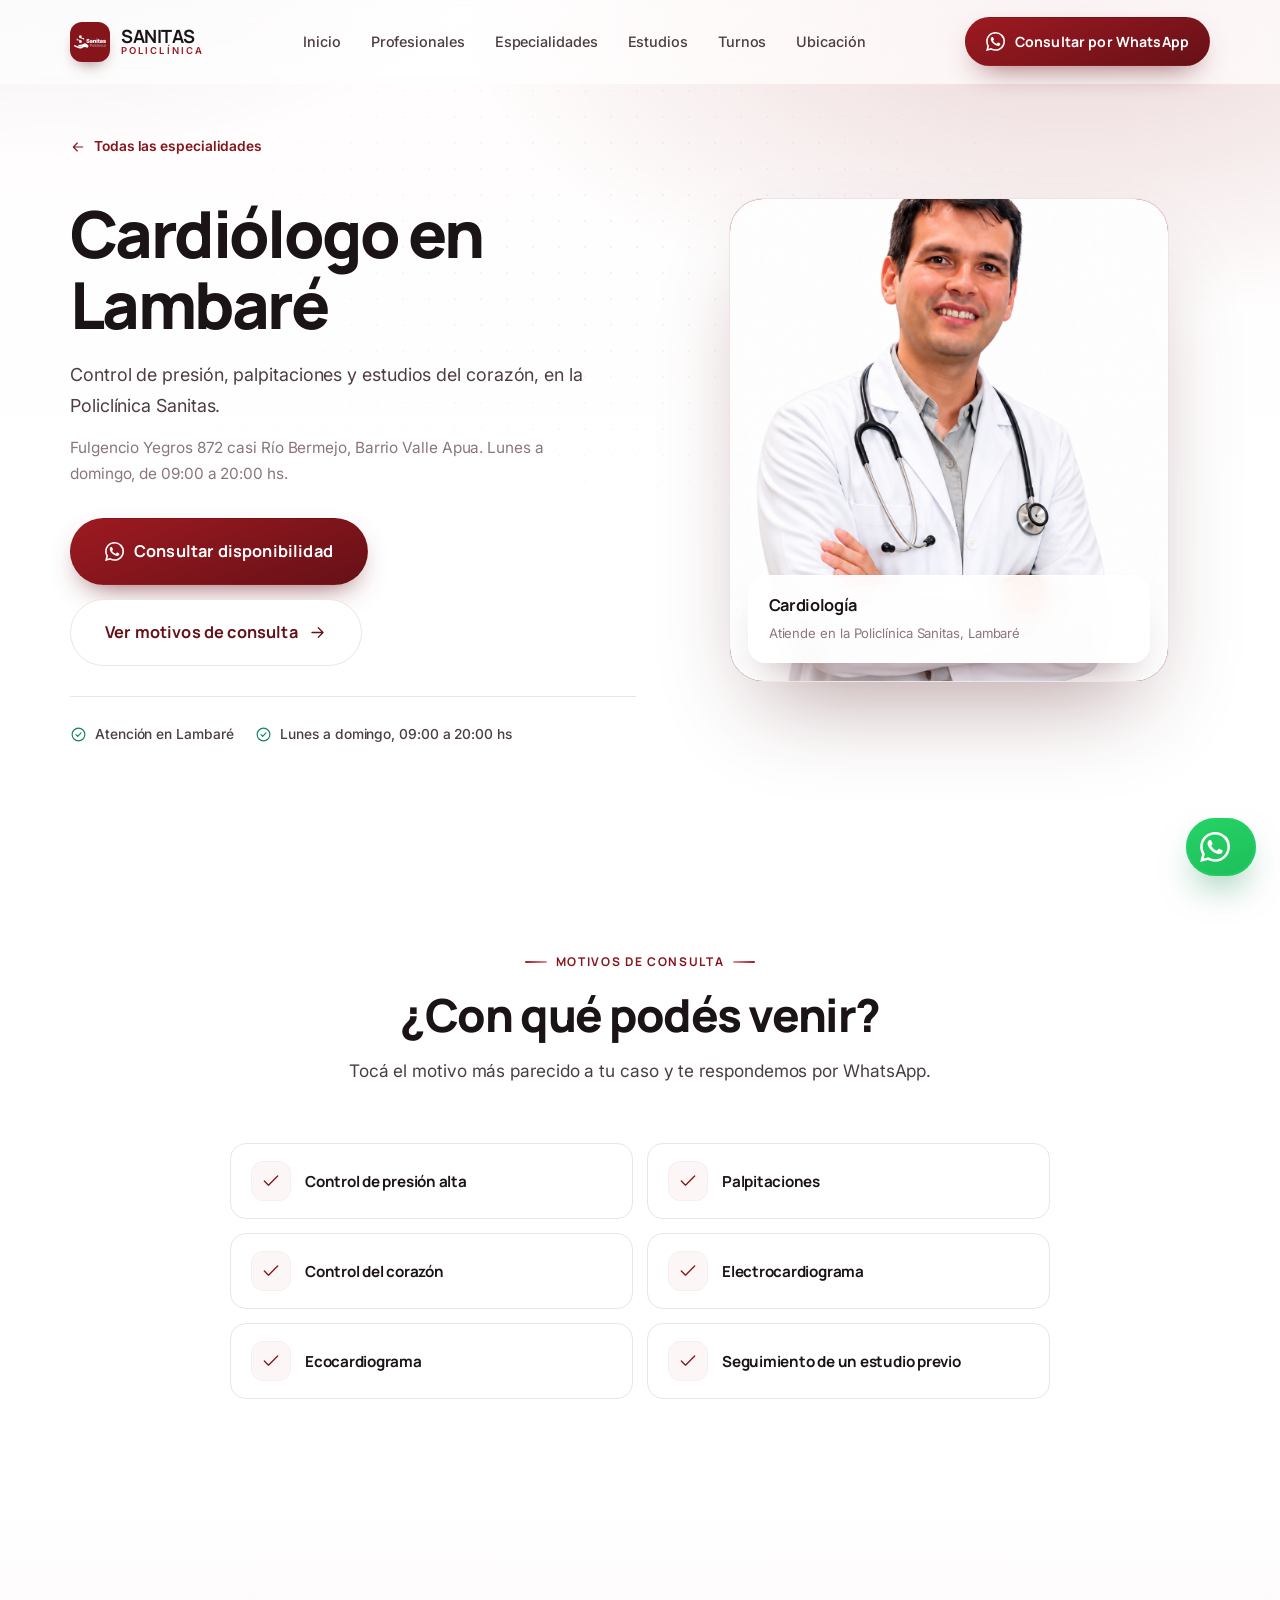
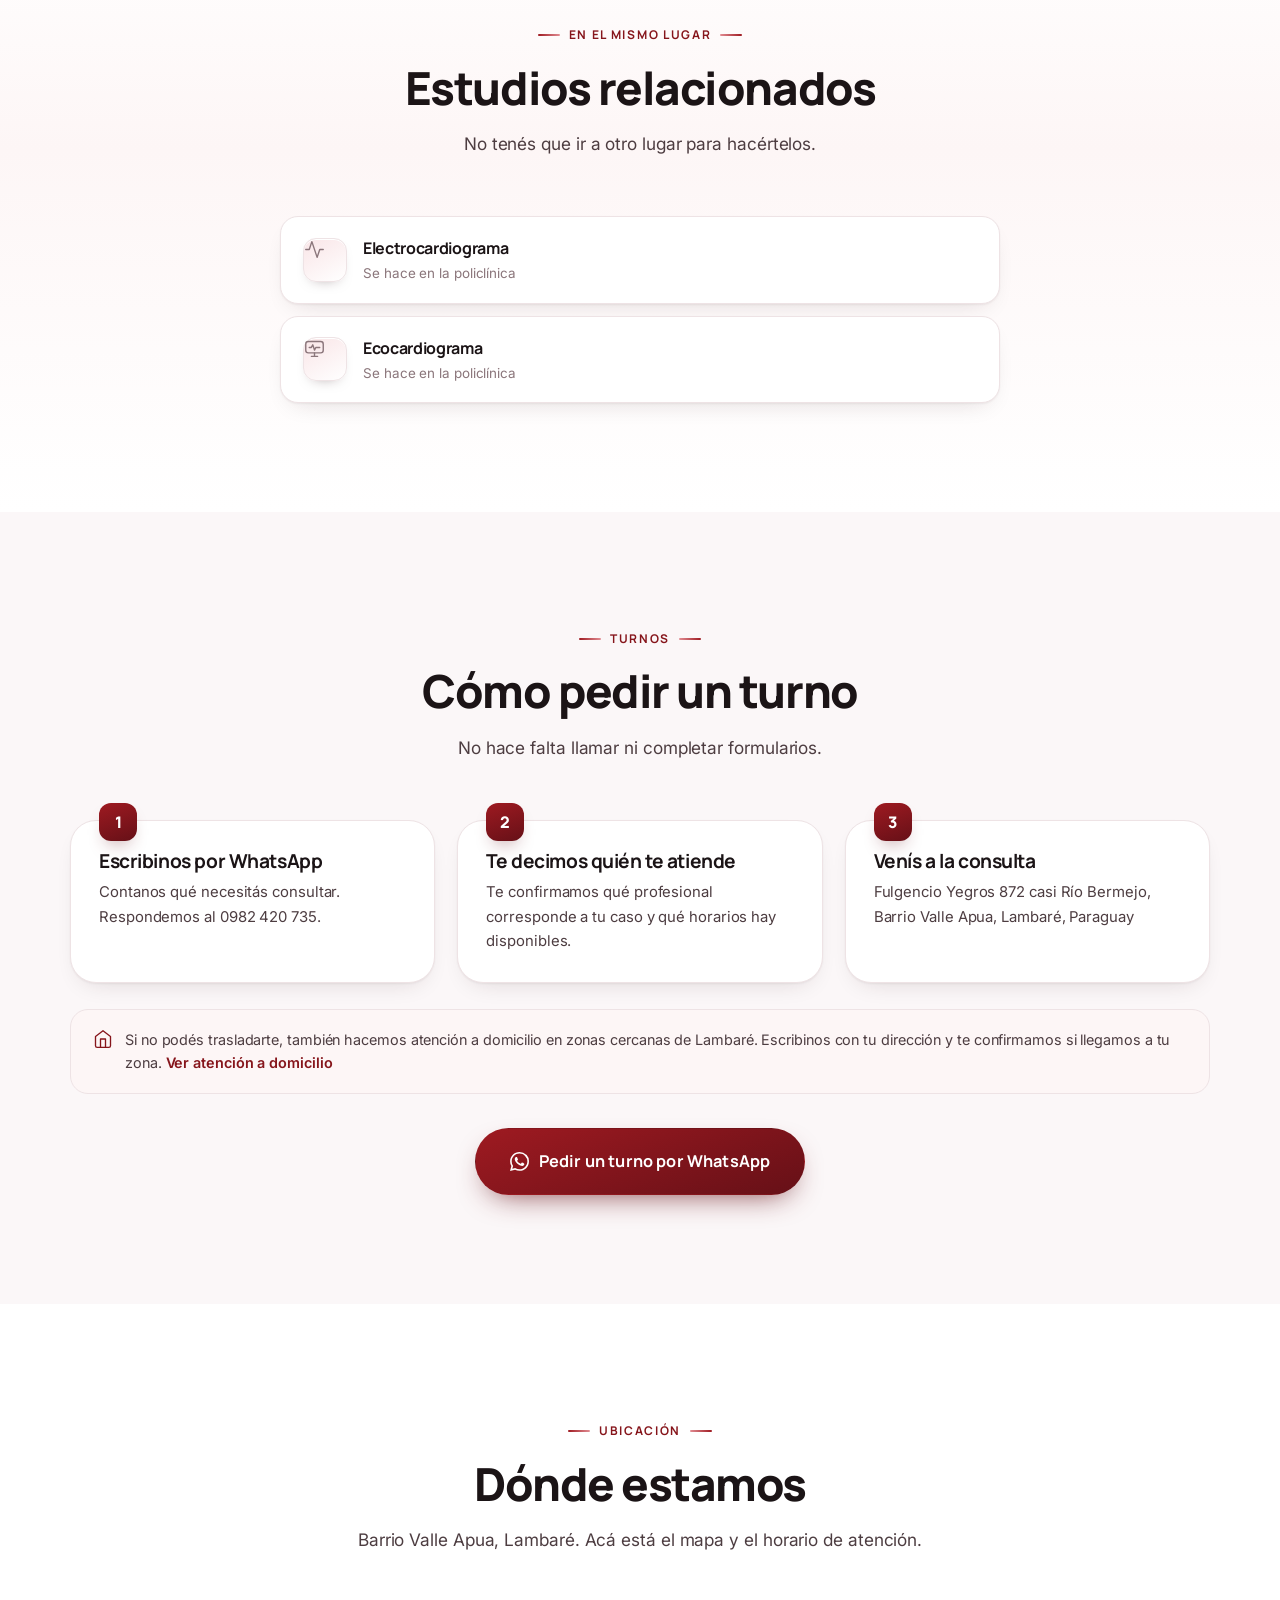
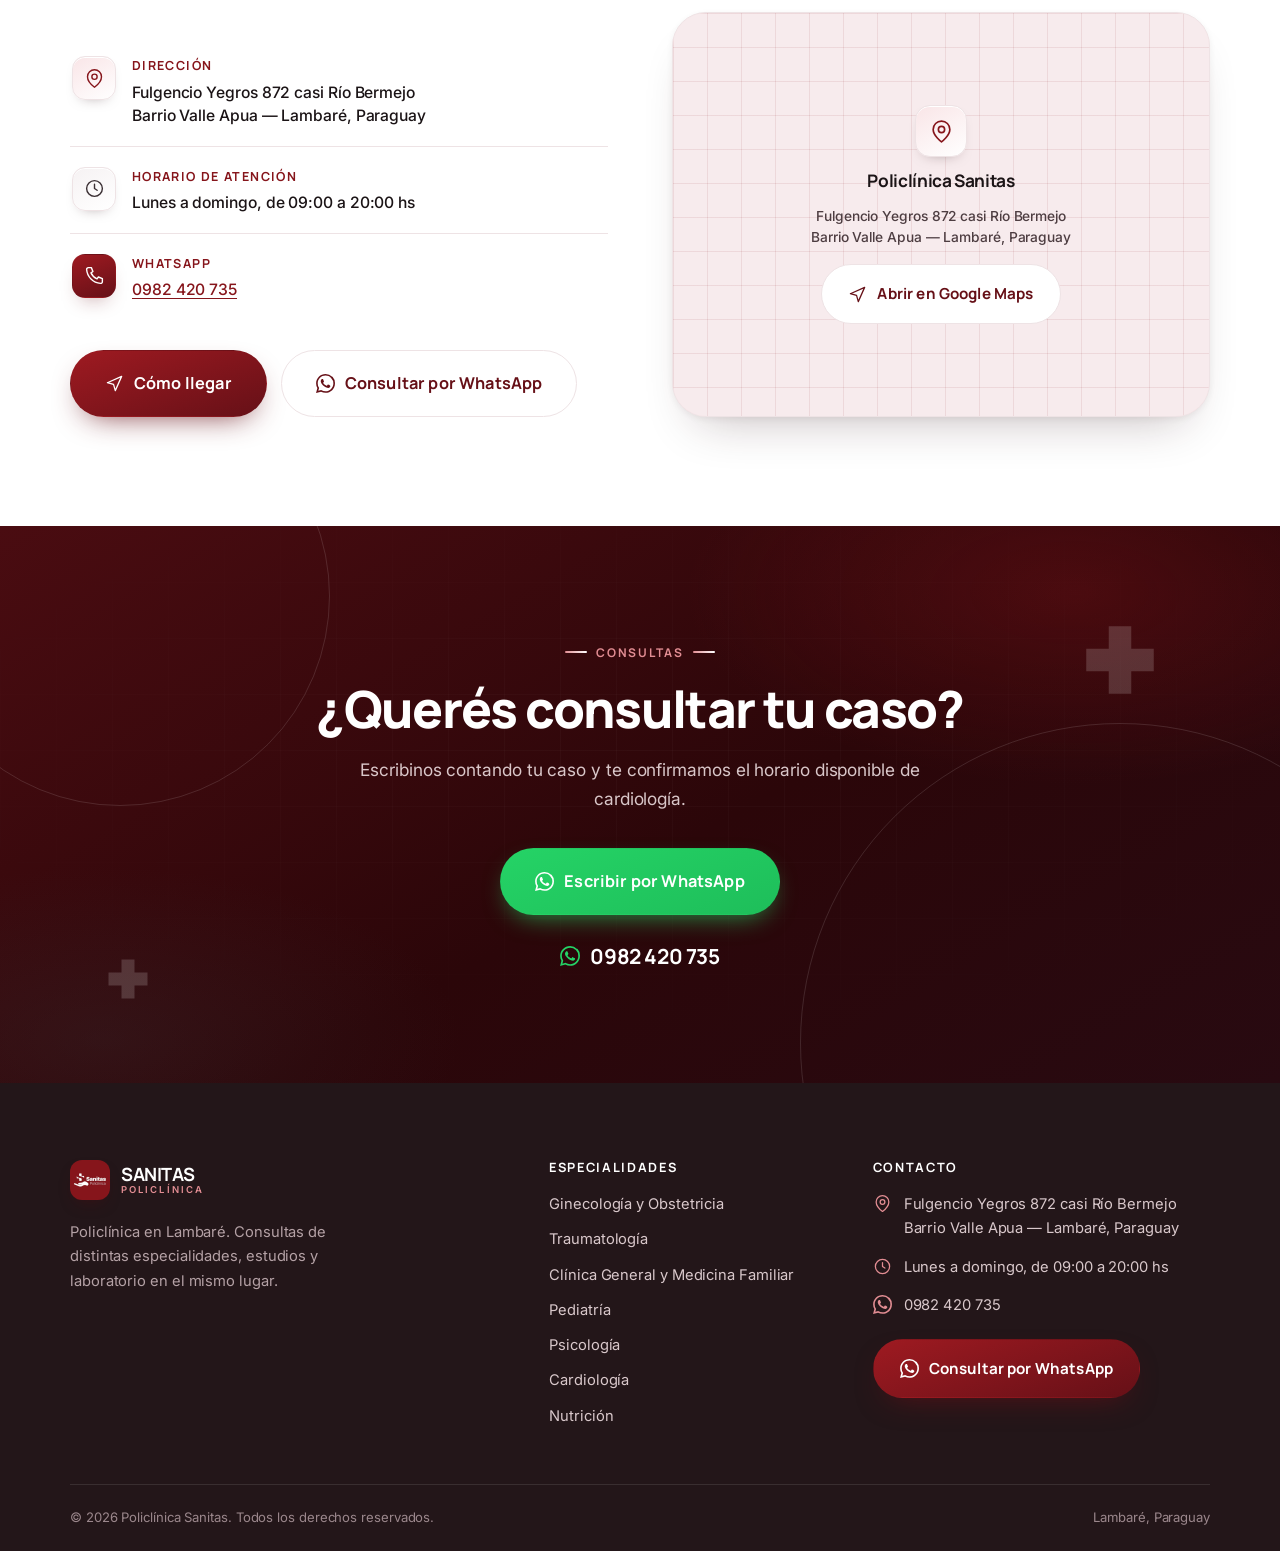
==== commit e2b15084: "Coloca o retrato do cardiologista no site A foto entra na grade de profissionais e na página de card" ====
--- a/especialidades/cardiologia/index.html
+++ b/especialidades/cardiologia/index.html
@@ -129,7 +129,8 @@
     <div data-reveal style="--d:140ms">
       <div class="pro-hero">
         <span class="pro-ph"><svg aria-hidden="true"><use href="#i-heart"/></svg></span>
-
+        <img class="photo-img" src="../../fotos/equipo/cardiologia.jpg" alt="Profesional de Cardiología de la Policlínica Sanitas"
+             width="600" height="660" decoding="async" onerror="this.remove()">
         <div class="tag-esp">
           <b>Cardiología</b>
           <span>Atiende en la Policlínica Sanitas, Lambaré</span>
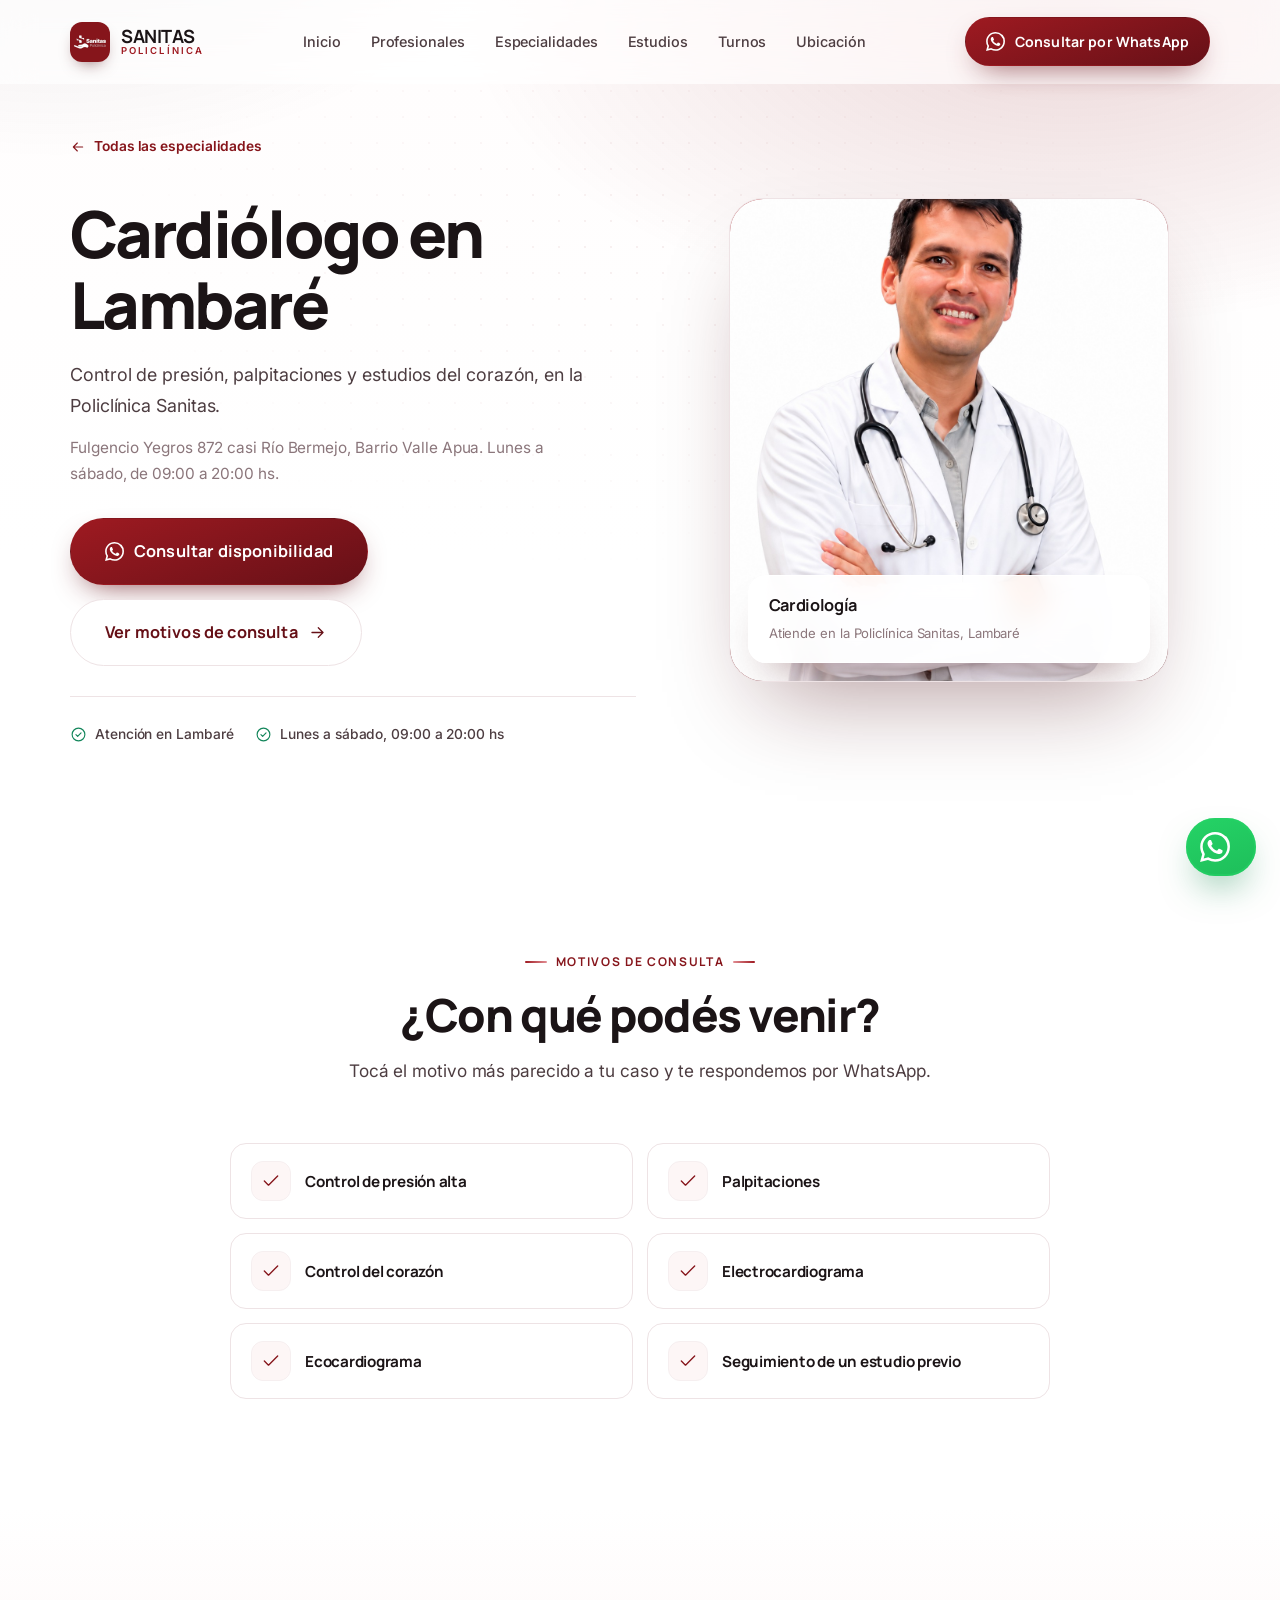
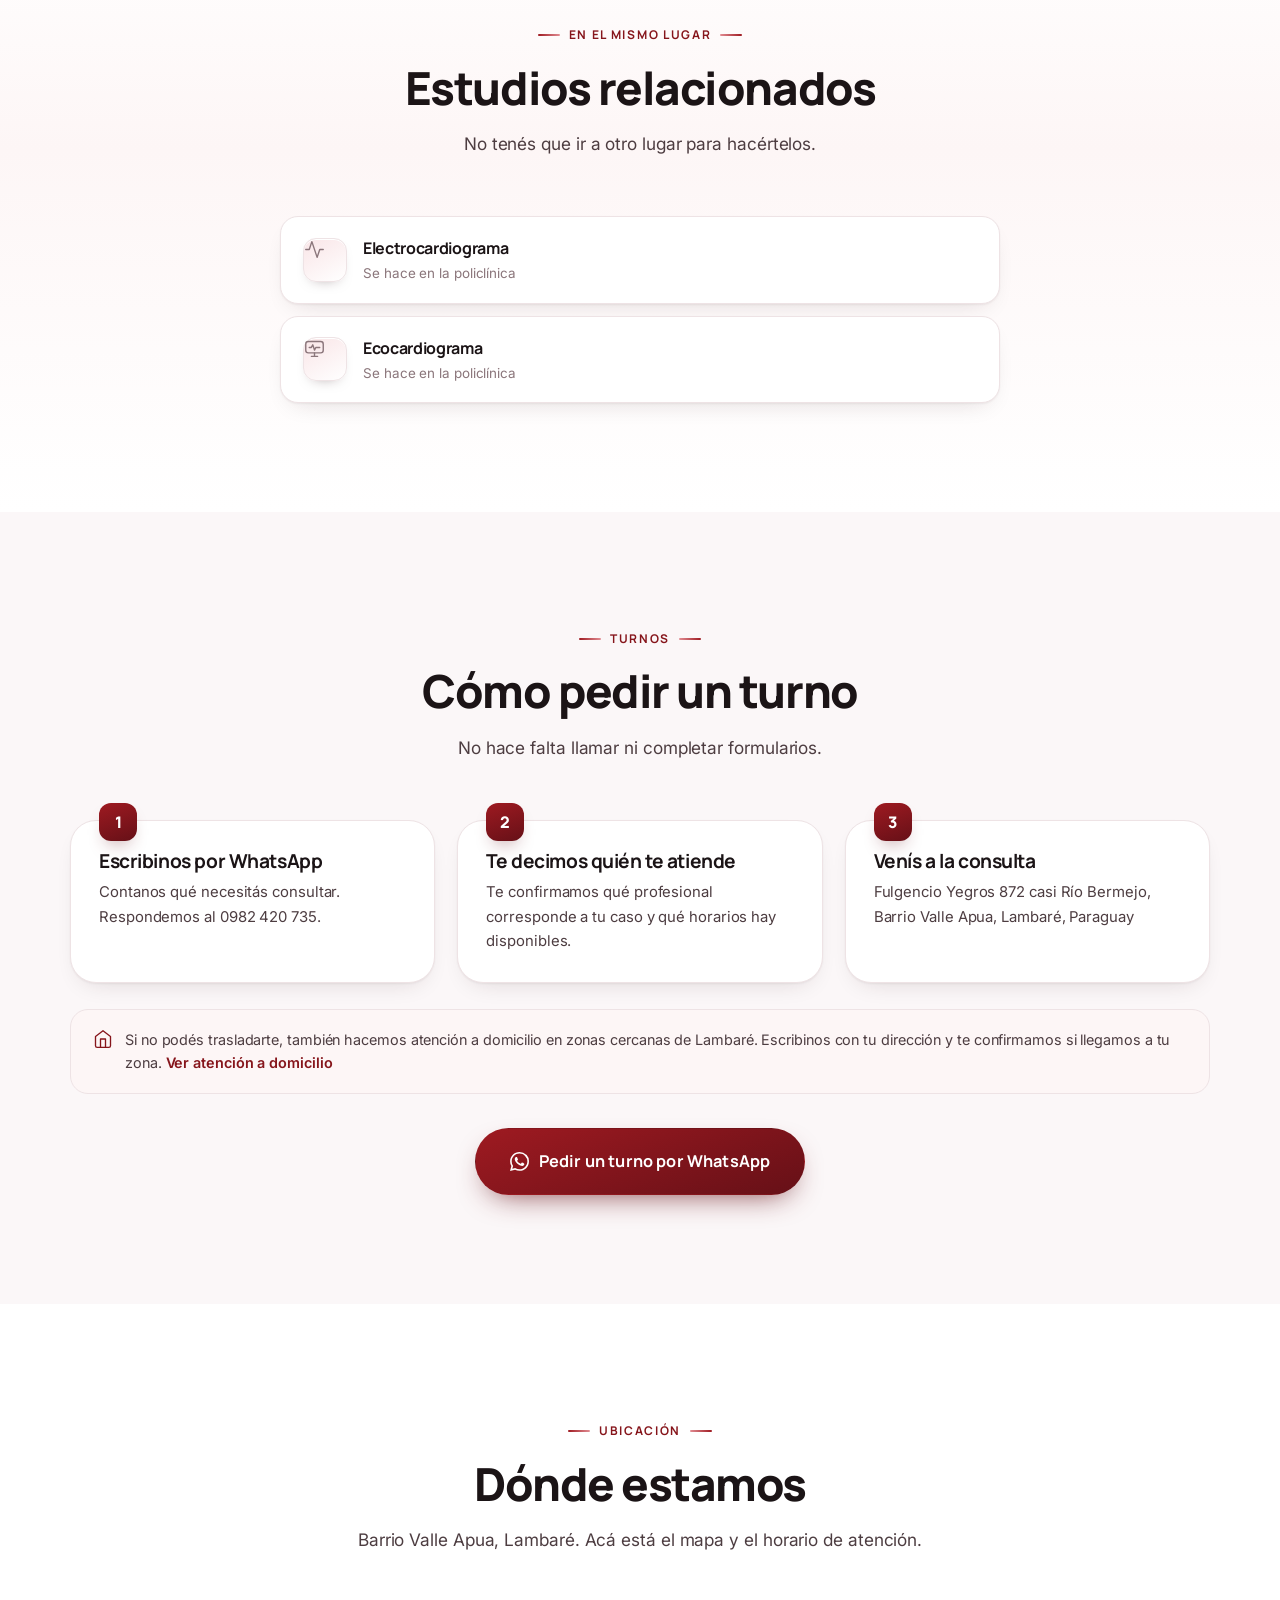
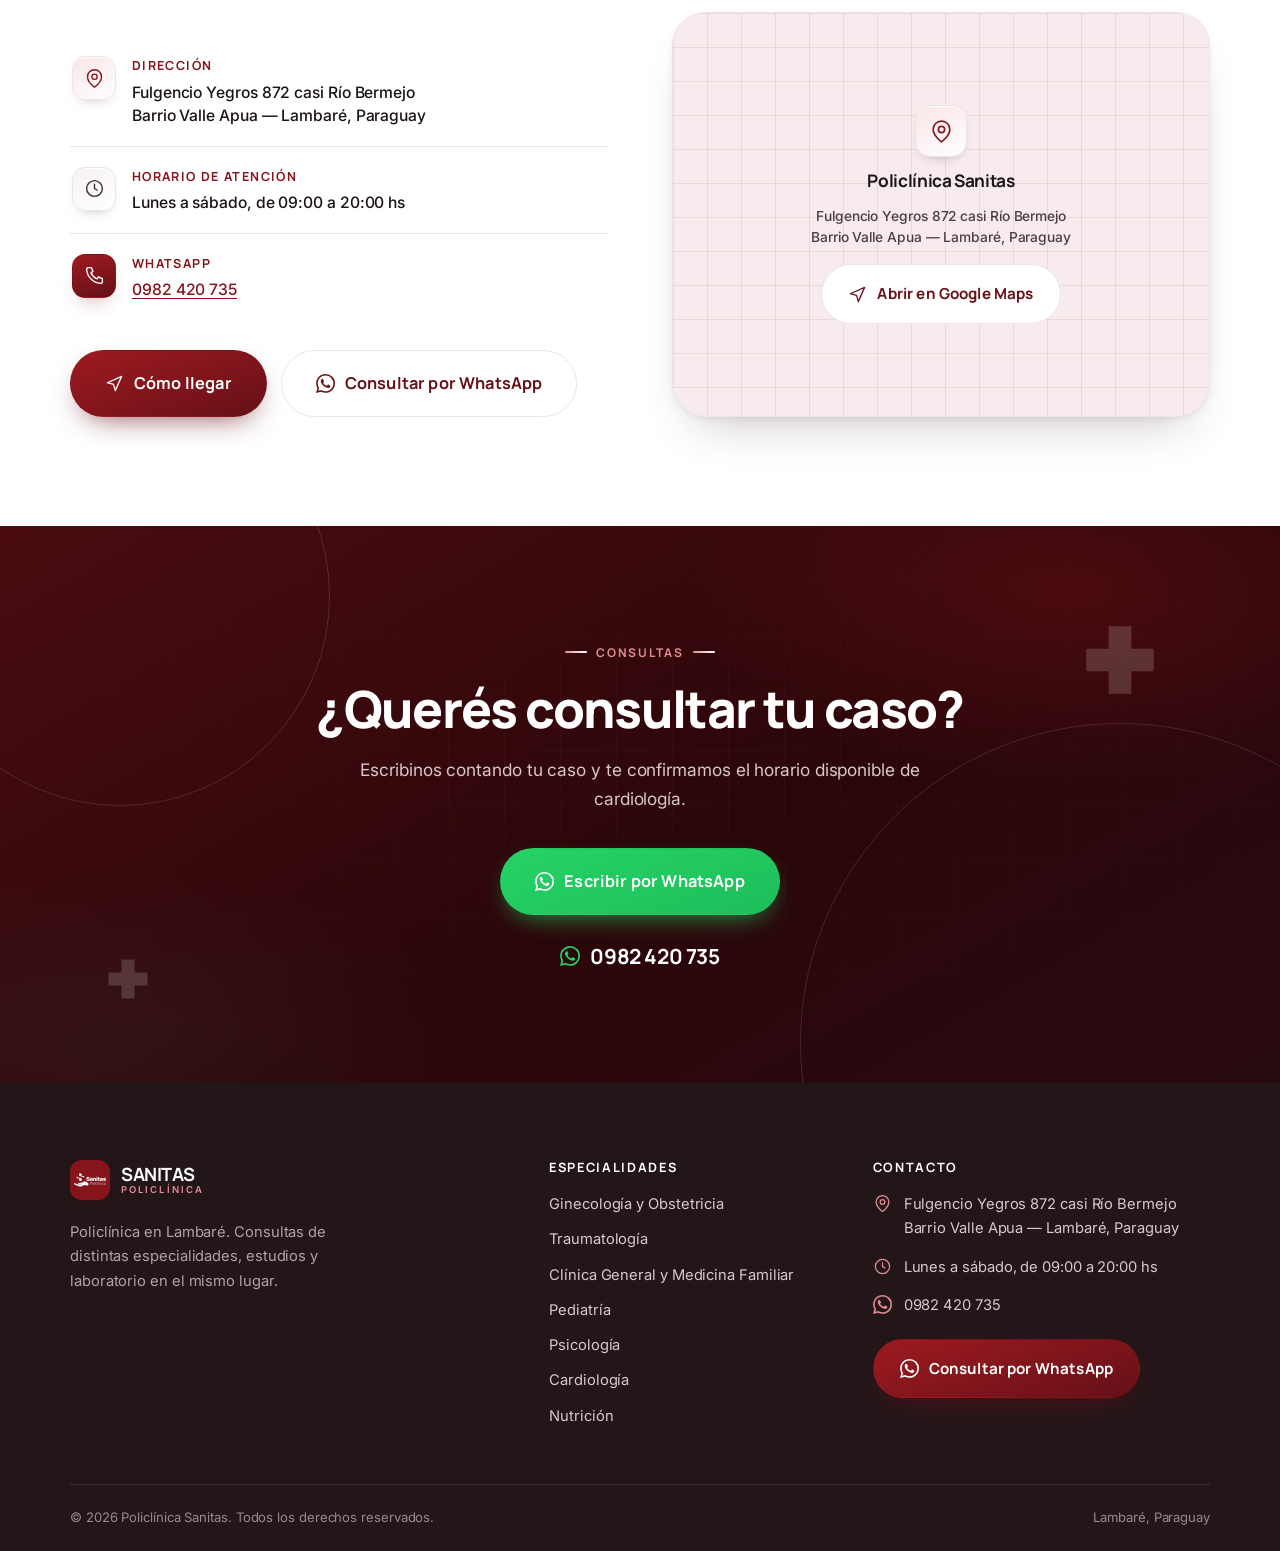
==== commit b03db528: "Atualiza retratos e corrige o horário para segunda a sábado Os arquivos novos de clínica geral e ped" ====
--- a/especialidades/cardiologia/index.html
+++ b/especialidades/cardiologia/index.html
@@ -114,7 +114,7 @@
       <a class="volver" href="../../index.html"><svg aria-hidden="true"><use href="#i-arrow"/></svg> Todas las especialidades</a>
       <h1 data-reveal>Cardiólogo en Lambaré</h1>
       <p class="hero-sub" data-reveal style="--d:120ms">Control de presión, palpitaciones y estudios del corazón, en la Policlínica Sanitas.</p>
-      <p class="hero-note" data-reveal style="--d:180ms">Fulgencio Yegros 872 casi Río Bermejo, Barrio Valle Apua. Lunes a domingo, de 09:00 a 20:00 hs.</p>
+      <p class="hero-note" data-reveal style="--d:180ms">Fulgencio Yegros 872 casi Río Bermejo, Barrio Valle Apua. Lunes a sábado, de 09:00 a 20:00 hs.</p>
       <div class="btn-row" data-reveal style="--d:240ms">
         <a class="btn btn--brand btn--lg" href="https://wa.me/595982420735?text=Hola%2C%20quiero%20consultar%20disponibilidad%20de%20Cardiolog%C3%ADa%20en%20la%20Policl%C3%ADnica%20Sanitas." target="_blank" rel="noopener">
           <svg class="ico" aria-hidden="true"><use href="#i-wa"/></svg> Consultar disponibilidad
@@ -123,7 +123,7 @@
       </div>
       <div class="hero-mini" data-reveal style="--d:300ms">
         <span><svg aria-hidden="true"><use href="#i-check-c"/></svg> Atención en Lambaré</span>
-        <span><svg aria-hidden="true"><use href="#i-check-c"/></svg> Lunes a domingo, 09:00 a 20:00 hs</span>
+        <span><svg aria-hidden="true"><use href="#i-check-c"/></svg> Lunes a sábado, 09:00 a 20:00 hs</span>
       </div>
     </div>
     <div data-reveal style="--d:140ms">
@@ -235,7 +235,7 @@
           </div>
           <div class="info-row">
             <span class="itile itile--soft"><svg class="ico" aria-hidden="true"><use href="#i-clock"/></svg></span>
-            <div><b>Horario de atención</b><p>Lunes a domingo, de 09:00 a 20:00 hs</p></div>
+            <div><b>Horario de atención</b><p>Lunes a sábado, de 09:00 a 20:00 hs</p></div>
           </div>
           <div class="info-row">
             <span class="itile itile--accent"><svg class="ico" aria-hidden="true"><use href="#i-phone"/></svg></span>
@@ -319,7 +319,7 @@
         <h4>Contacto</h4>
         <div class="ftr-contact">
           <div><svg aria-hidden="true"><use href="#i-pin"/></svg><span>Fulgencio Yegros 872 casi Río Bermejo<br>Barrio Valle Apua — Lambaré, Paraguay</span></div>
-          <div><svg aria-hidden="true"><use href="#i-clock"/></svg><span>Lunes a domingo, de 09:00 a 20:00 hs</span></div>
+          <div><svg aria-hidden="true"><use href="#i-clock"/></svg><span>Lunes a sábado, de 09:00 a 20:00 hs</span></div>
           <div><svg aria-hidden="true"><use href="#i-wa"/></svg><span><a href="https://wa.me/595982420735?text=Hola%2C%20quiero%20consultar%20disponibilidad%20en%20la%20Policl%C3%ADnica%20Sanitas." target="_blank" rel="noopener">0982 420 735</a></span></div>
         </div>
         <a class="btn btn--brand" style="margin-top:22px" href="https://wa.me/595982420735?text=Hola%2C%20quiero%20consultar%20disponibilidad%20en%20la%20Policl%C3%ADnica%20Sanitas." target="_blank" rel="noopener">
@@ -365,7 +365,7 @@
   "telephone":"+595982420735",
   "openingHoursSpecification":[{
     "@type":"OpeningHoursSpecification",
-    "dayOfWeek":["Monday","Tuesday","Wednesday","Thursday","Friday","Saturday","Sunday"],
+    "dayOfWeek":["Monday","Tuesday","Wednesday","Thursday","Friday","Saturday"],
     "opens":"09:00","closes":"20:00"
   }],
   "availableService":[
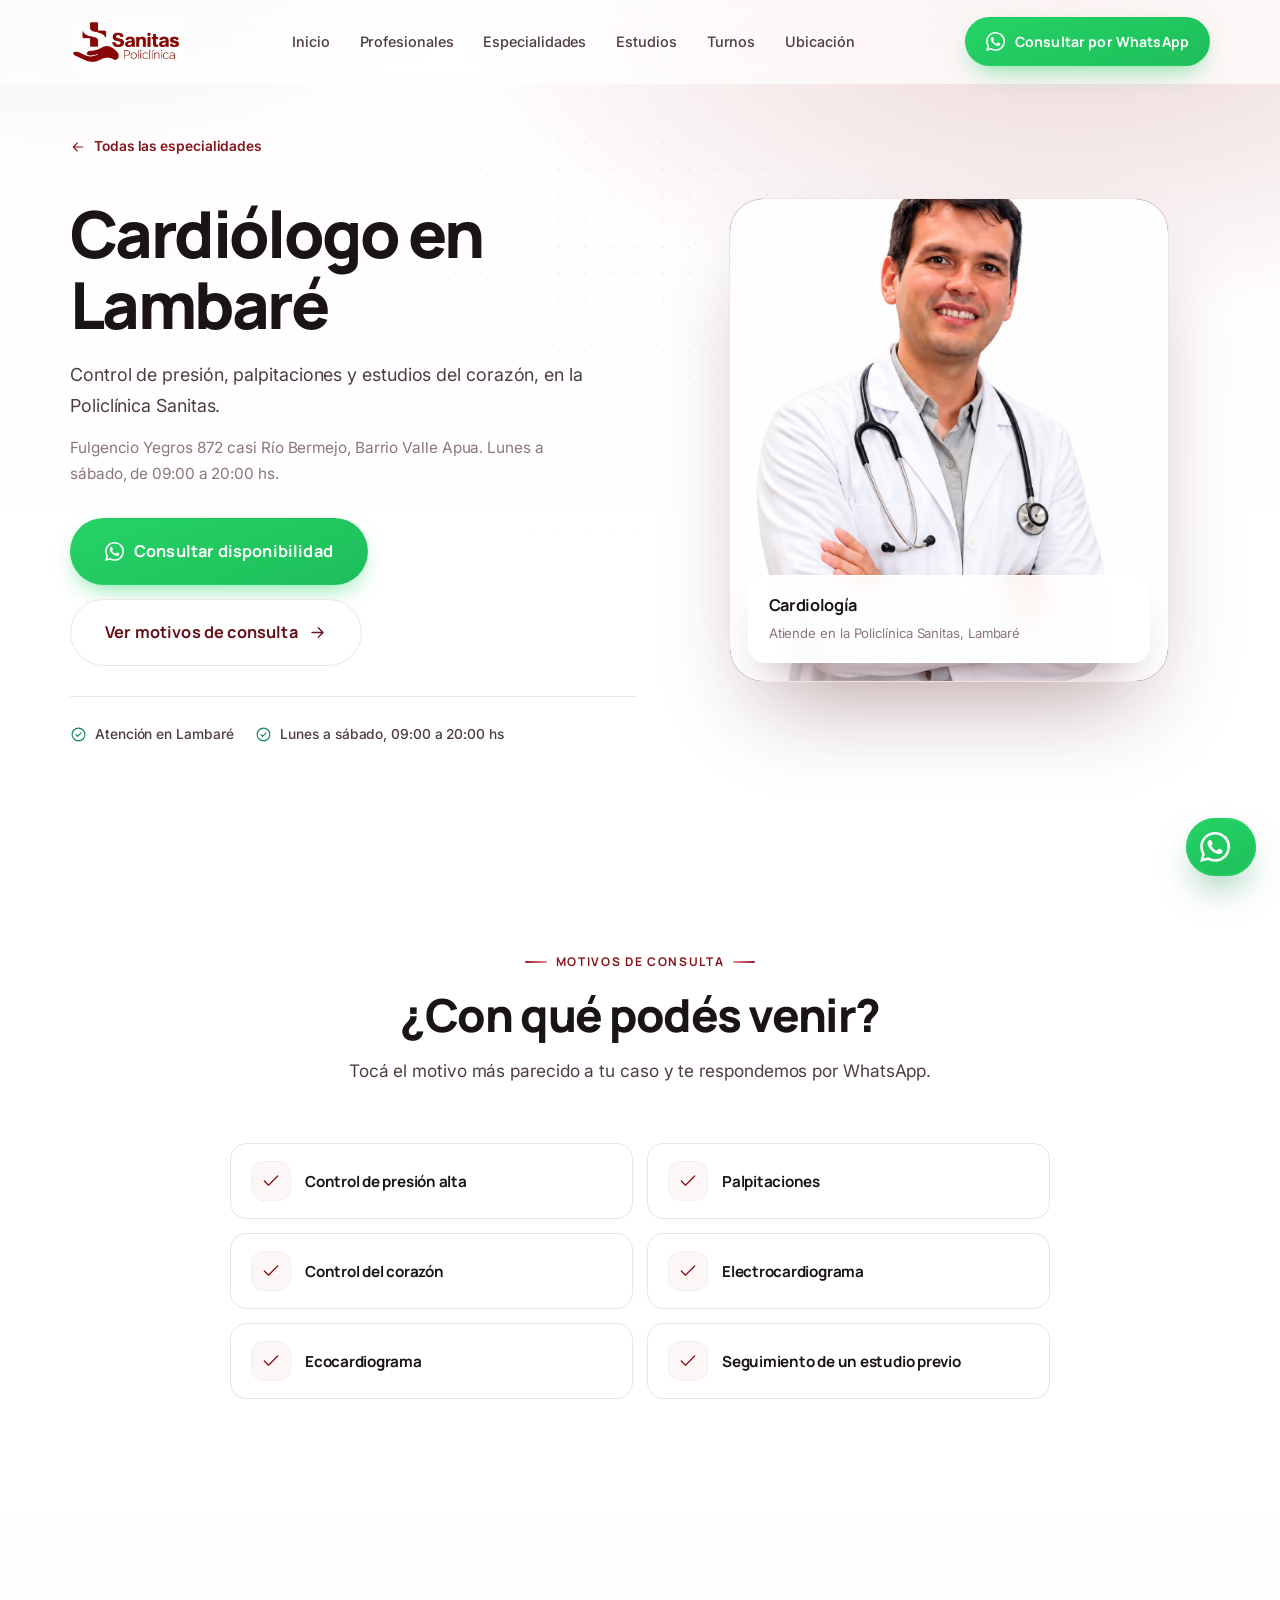
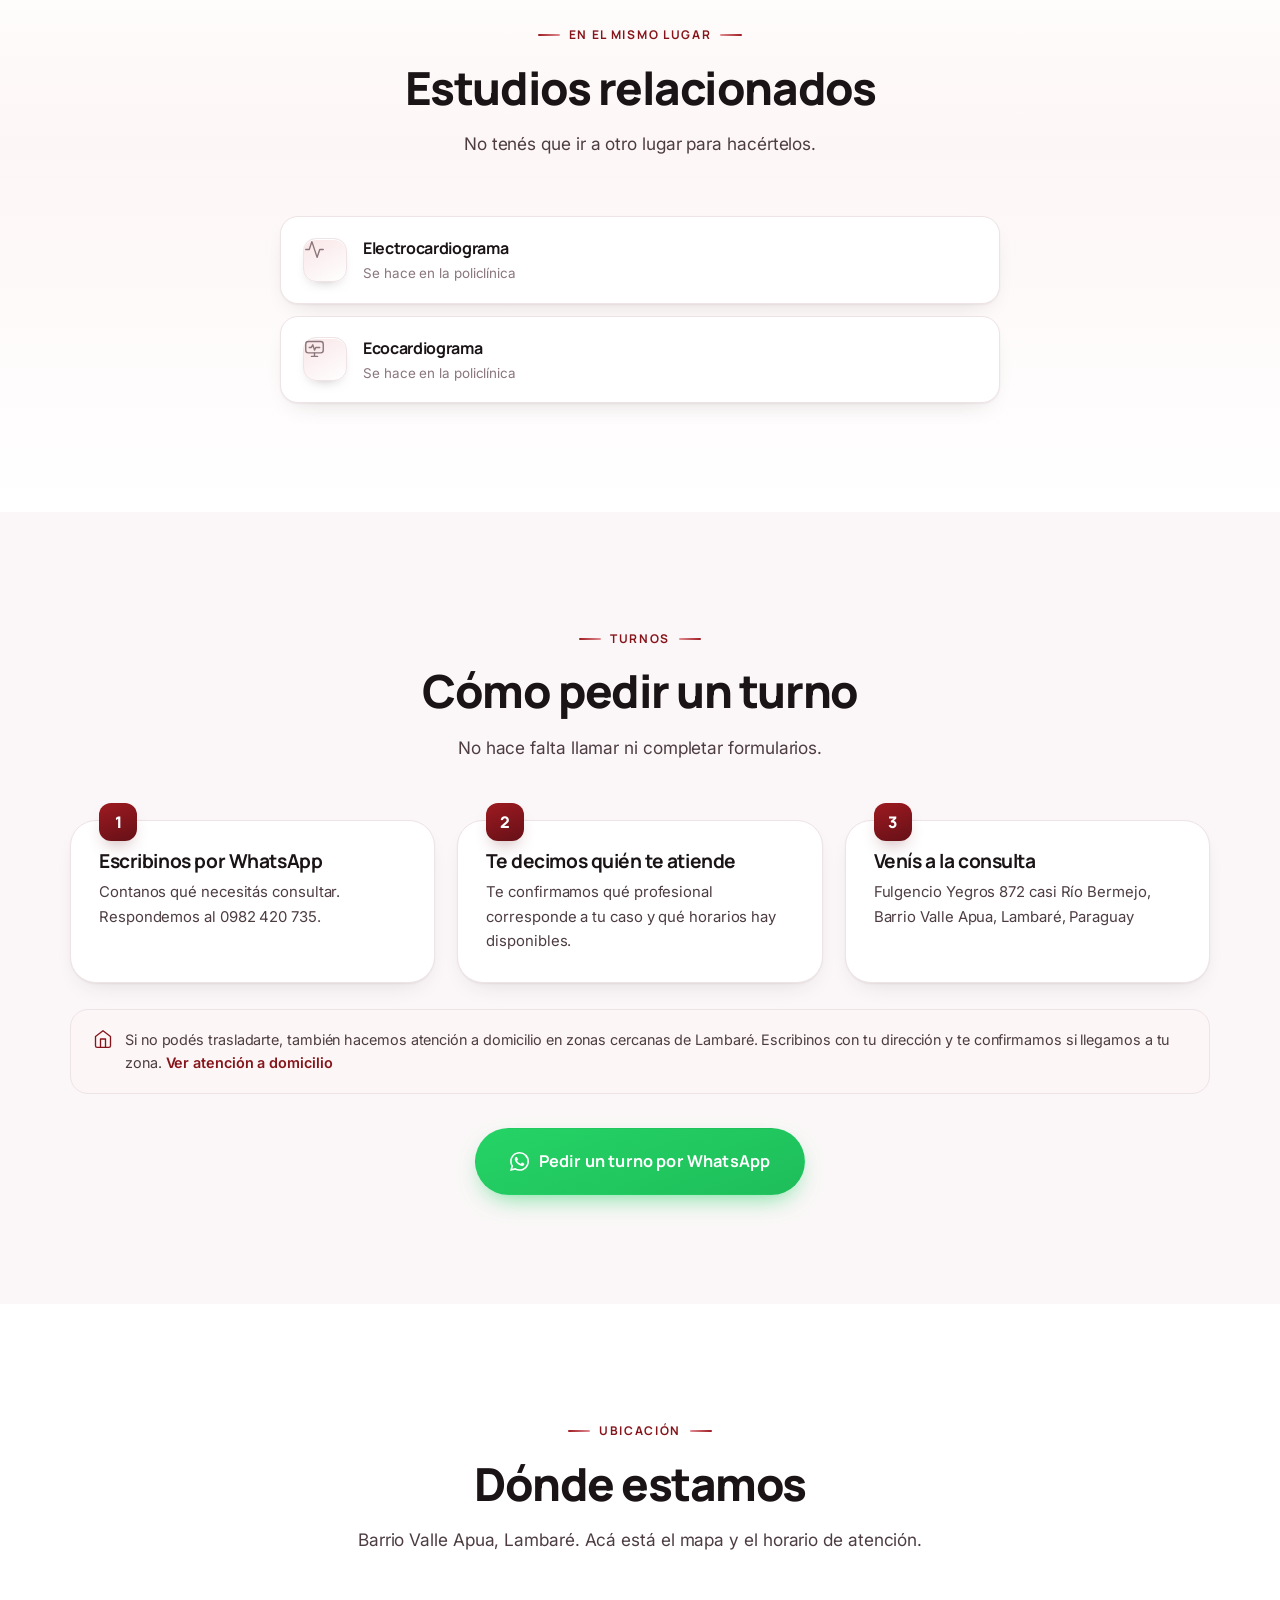
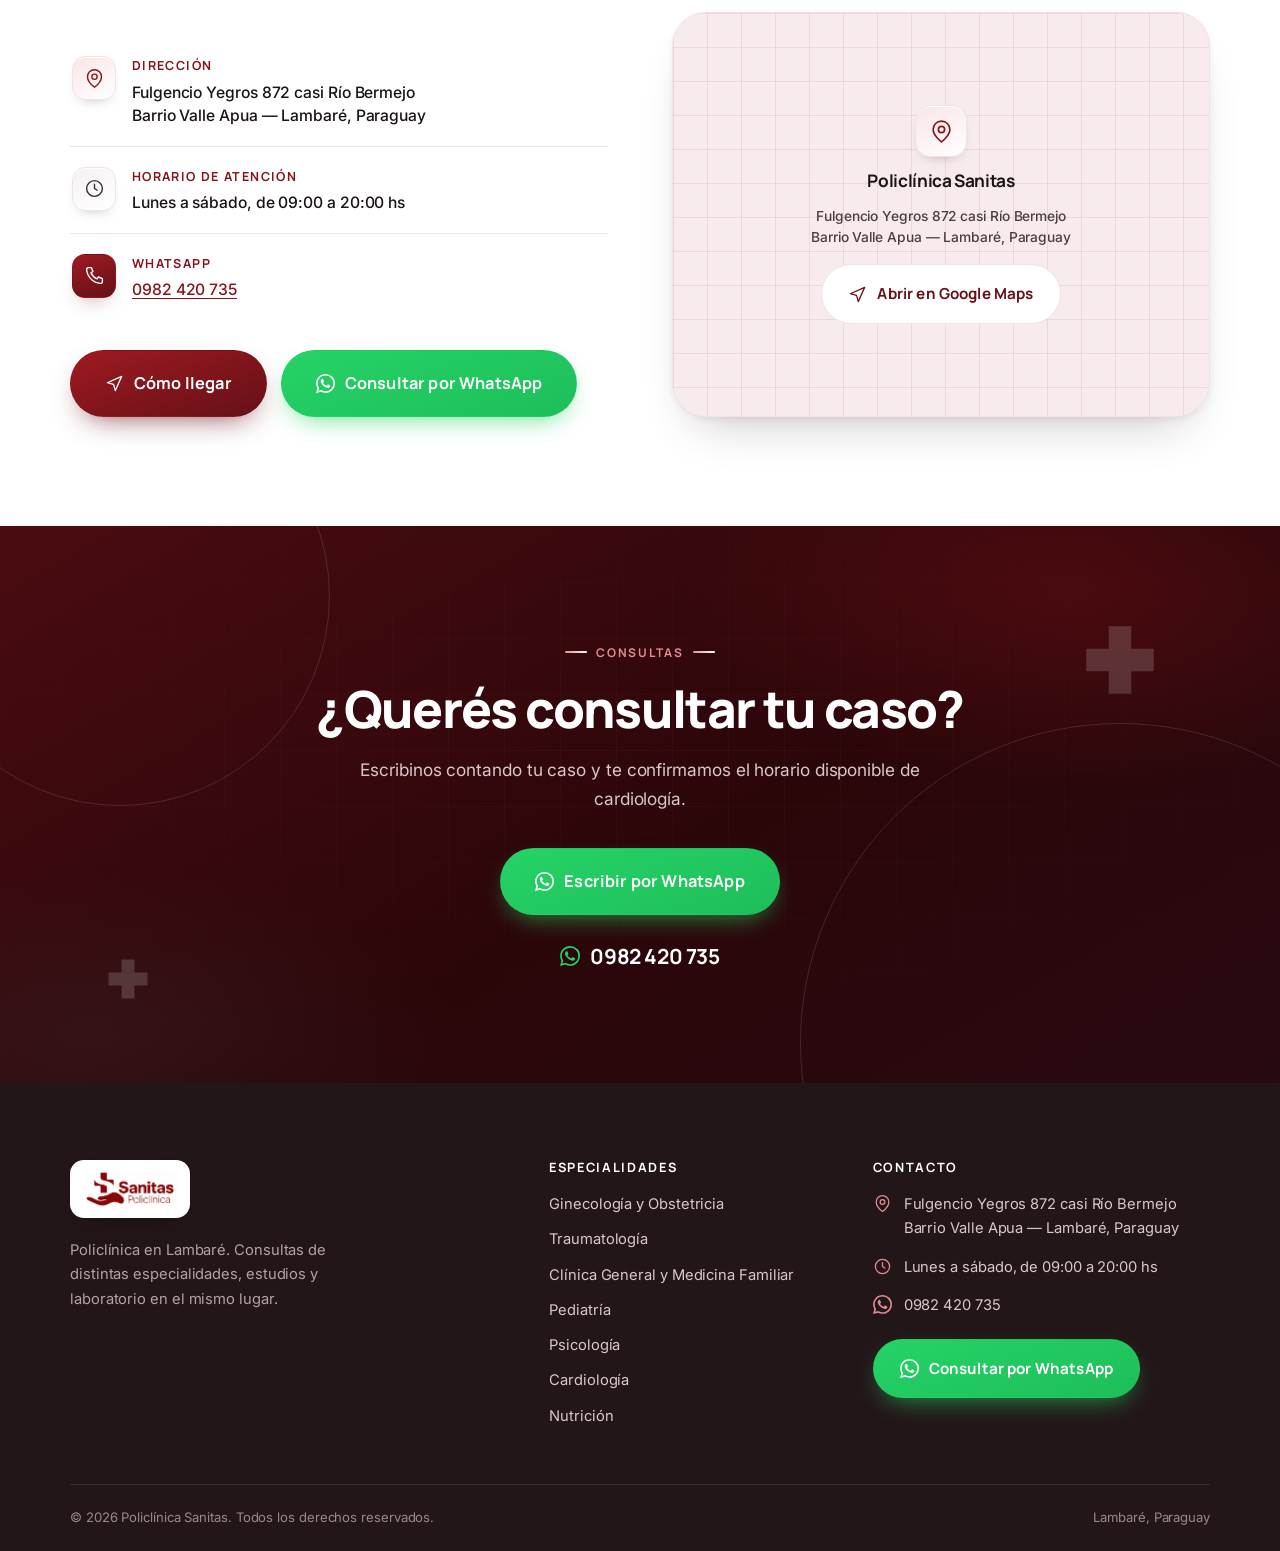
==== commit a19cd0e7: "Usa a logo horizontal e deixa os botões de contato em verde A logo nova subiu como fotos/equipo/logo" ====
--- a/especialidades/cardiologia/index.html
+++ b/especialidades/cardiologia/index.html
@@ -14,7 +14,7 @@
 <meta property="og:title" content="Cardiólogo en Lambaré | Policlínica Sanitas">
 <meta property="og:description" content="Control de presión, palpitaciones y estudios del corazón, en la Policlínica Sanitas. Consultá días y horarios por WhatsApp. Fulgencio Yegros 872 casi Río Bermejo, Lambaré.">
 <meta name="twitter:card" content="summary_large_image">
-<link rel="icon" href="../../fotos/logo.jpeg">
+<link rel="icon" href="data:image/svg+xml,%3Csvg xmlns='http://www.w3.org/2000/svg' viewBox='0 0 32 32'%3E%3Crect width='32' height='32' rx='8' fill='%2386151B'/%3E%3Cpath d='M13 7h6v6h6v6h-6v6h-6v-6H7v-6h6z' fill='%23fff'/%3E%3C/svg%3E">
 <link rel="preconnect" href="https://fonts.googleapis.com">
 <link rel="preconnect" href="https://fonts.gstatic.com" crossorigin>
 <link rel="stylesheet" href="https://fonts.googleapis.com/css2?family=Inter:wght@400;500;600&family=Manrope:wght@500;600;700;800&display=swap">
@@ -72,8 +72,7 @@
 <header class="hdr" id="hdr">
   <div class="wrap">
     <a href="../../index.html" class="logo" aria-label="Policlínica Sanitas — inicio">
-      <img class="logo-mark" src="../../fotos/logo.jpeg" alt="" width="40" height="40" decoding="async">
-      <span class="logo-txt"><b>SANITAS</b><span>Policlínica</span></span>
+      <img class="logo-full" src="../../fotos/logo.jpeg" alt="Policlínica Sanitas" width="243" height="100" decoding="async">
     </a>
     <nav class="nav" id="nav" aria-label="Navegación principal">
       <a href="../../index.html#inicio">Inicio</a>
@@ -84,7 +83,7 @@
       <a href="../../index.html#ubicacion">Ubicación</a>
     </nav>
     <div class="hdr-cta">
-      <a class="btn btn--brand" href="https://wa.me/595982420735?text=Hola%2C%20quiero%20consultar%20disponibilidad%20en%20la%20Policl%C3%ADnica%20Sanitas." target="_blank" rel="noopener">
+      <a class="btn btn--wa" href="https://wa.me/595982420735?text=Hola%2C%20quiero%20consultar%20disponibilidad%20en%20la%20Policl%C3%ADnica%20Sanitas." target="_blank" rel="noopener">
         <svg class="ico" aria-hidden="true"><use href="#i-wa"/></svg> Consultar por WhatsApp
       </a>
       <button class="burger" id="burger" aria-label="Abrir menú" aria-expanded="false" aria-controls="mnav">
@@ -101,7 +100,7 @@
   <a href="../../index.html#estudios">Estudios</a>
   <a href="../../index.html#turnos">Turnos</a>
   <a href="../../index.html#ubicacion">Ubicación</a>
-  <a class="btn btn--brand btn--block" href="https://wa.me/595982420735?text=Hola%2C%20quiero%20consultar%20disponibilidad%20en%20la%20Policl%C3%ADnica%20Sanitas." target="_blank" rel="noopener">
+  <a class="btn btn--wa btn--block" href="https://wa.me/595982420735?text=Hola%2C%20quiero%20consultar%20disponibilidad%20en%20la%20Policl%C3%ADnica%20Sanitas." target="_blank" rel="noopener">
     <svg class="ico" aria-hidden="true"><use href="#i-wa"/></svg> Consultar por WhatsApp
   </a>
 </div>
@@ -116,7 +115,7 @@
       <p class="hero-sub" data-reveal style="--d:120ms">Control de presión, palpitaciones y estudios del corazón, en la Policlínica Sanitas.</p>
       <p class="hero-note" data-reveal style="--d:180ms">Fulgencio Yegros 872 casi Río Bermejo, Barrio Valle Apua. Lunes a sábado, de 09:00 a 20:00 hs.</p>
       <div class="btn-row" data-reveal style="--d:240ms">
-        <a class="btn btn--brand btn--lg" href="https://wa.me/595982420735?text=Hola%2C%20quiero%20consultar%20disponibilidad%20de%20Cardiolog%C3%ADa%20en%20la%20Policl%C3%ADnica%20Sanitas." target="_blank" rel="noopener">
+        <a class="btn btn--wa btn--lg" href="https://wa.me/595982420735?text=Hola%2C%20quiero%20consultar%20disponibilidad%20de%20Cardiolog%C3%ADa%20en%20la%20Policl%C3%ADnica%20Sanitas." target="_blank" rel="noopener">
           <svg class="ico" aria-hidden="true"><use href="#i-wa"/></svg> Consultar disponibilidad
         </a>
         <a class="btn btn--ghost btn--lg" href="#motivos">Ver motivos de consulta <svg class="ico" aria-hidden="true"><use href="#i-arrow"/></svg></a>
@@ -212,7 +211,7 @@
       <a href="../../index.html#domicilio" style="color:var(--red-700);font-weight:600">Ver atención a domicilio</a></span>
     </div>
     <div class="center" style="margin-top:34px" data-reveal>
-      <a class="btn btn--brand btn--lg" href="https://wa.me/595982420735?text=Hola%2C%20quiero%20pedir%20un%20turno%20en%20la%20Policl%C3%ADnica%20Sanitas." target="_blank" rel="noopener">
+      <a class="btn btn--wa btn--lg" href="https://wa.me/595982420735?text=Hola%2C%20quiero%20pedir%20un%20turno%20en%20la%20Policl%C3%ADnica%20Sanitas." target="_blank" rel="noopener">
         <svg class="ico" aria-hidden="true"><use href="#i-wa"/></svg> Pedir un turno por WhatsApp
       </a>
     </div>
@@ -246,7 +245,7 @@
           <a class="btn btn--brand btn--lg" href="https://www.google.com/maps/dir/?api=1&amp;destination=-25.3465404%2C-57.6000046" target="_blank" rel="noopener">
             <svg class="ico" aria-hidden="true"><use href="#i-nav"/></svg> Cómo llegar
           </a>
-          <a class="btn btn--ghost btn--lg" href="https://wa.me/595982420735?text=Hola%2C%20quiero%20consultar%20disponibilidad%20en%20la%20Policl%C3%ADnica%20Sanitas." target="_blank" rel="noopener">
+          <a class="btn btn--wa btn--lg" href="https://wa.me/595982420735?text=Hola%2C%20quiero%20consultar%20disponibilidad%20en%20la%20Policl%C3%ADnica%20Sanitas." target="_blank" rel="noopener">
             <svg class="ico" aria-hidden="true"><use href="#i-wa"/></svg> Consultar por WhatsApp
           </a>
         </div>
@@ -298,8 +297,7 @@
     <div class="ftr-grid">
       <div>
         <a href="../../index.html" class="logo" aria-label="Policlínica Sanitas — inicio">
-          <img class="logo-mark" src="../../fotos/logo.jpeg" alt="" width="40" height="40" decoding="async">
-          <span class="logo-txt"><b>SANITAS</b><span>Policlínica</span></span>
+          <span class="logo-plate"><img class="logo-full" src="../../fotos/logo.jpeg" alt="Policlínica Sanitas" width="243" height="100" decoding="async"></span>
         </a>
         <p class="ftr-claim">Policlínica en Lambaré. Consultas de distintas especialidades, estudios y laboratorio en el mismo lugar.</p>
       </div>
@@ -322,7 +320,7 @@
           <div><svg aria-hidden="true"><use href="#i-clock"/></svg><span>Lunes a sábado, de 09:00 a 20:00 hs</span></div>
           <div><svg aria-hidden="true"><use href="#i-wa"/></svg><span><a href="https://wa.me/595982420735?text=Hola%2C%20quiero%20consultar%20disponibilidad%20en%20la%20Policl%C3%ADnica%20Sanitas." target="_blank" rel="noopener">0982 420 735</a></span></div>
         </div>
-        <a class="btn btn--brand" style="margin-top:22px" href="https://wa.me/595982420735?text=Hola%2C%20quiero%20consultar%20disponibilidad%20en%20la%20Policl%C3%ADnica%20Sanitas." target="_blank" rel="noopener">
+        <a class="btn btn--wa" style="margin-top:22px" href="https://wa.me/595982420735?text=Hola%2C%20quiero%20consultar%20disponibilidad%20en%20la%20Policl%C3%ADnica%20Sanitas." target="_blank" rel="noopener">
           <svg class="ico" aria-hidden="true"><use href="#i-wa"/></svg> Consultar por WhatsApp
         </a>
       </div>
--- a/assets/estilos.css
+++ b/assets/estilos.css
@@ -698,3 +698,23 @@
 @media (max-width:1080px){ .datos-grid{grid-template-columns:repeat(2,1fr)} }
 @media (max-width:900px){ .pasos{grid-template-columns:1fr} }
 @media (max-width:760px){ .datos-grid{grid-template-columns:1fr} }
+
+/* ============================================================
+   Logo horizontal
+   ============================================================ */
+.logo-full{
+  display:block; height:46px; width:auto; border-radius:0; background:none;
+  transition:height .35s var(--ease);
+}
+.hdr.stuck .logo-full{height:38px}
+.logo:hover .logo-full{transform:none}
+/* el footer es oscuro: la marca va sobre una placa blanca */
+.logo-plate{
+  display:inline-block; padding:10px 14px; border-radius:14px; background:#fff;
+  box-shadow:0 10px 26px -16px rgba(0,0,0,.6);
+}
+.logo-plate .logo-full{height:38px}
+@media (max-width:760px){
+  .logo-full{height:38px}
+  .hdr.stuck .logo-full{height:32px}
+}
